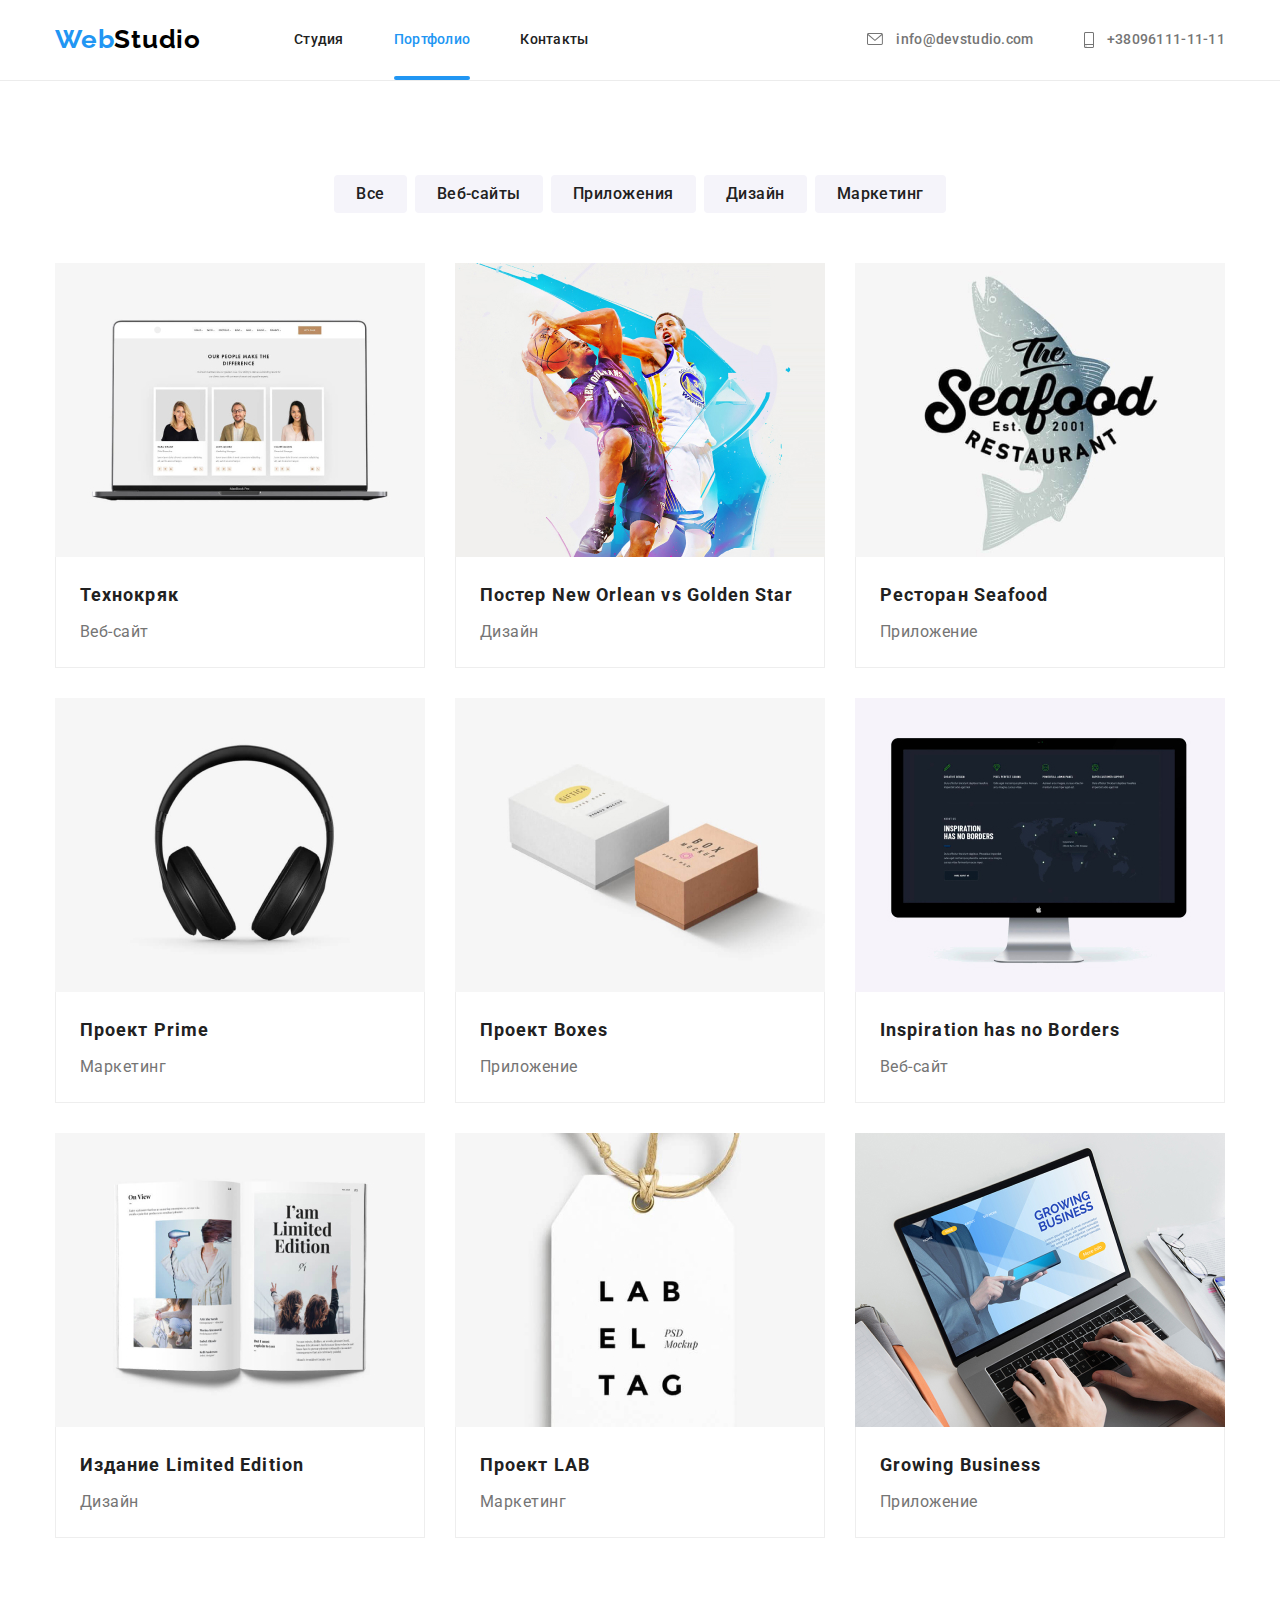
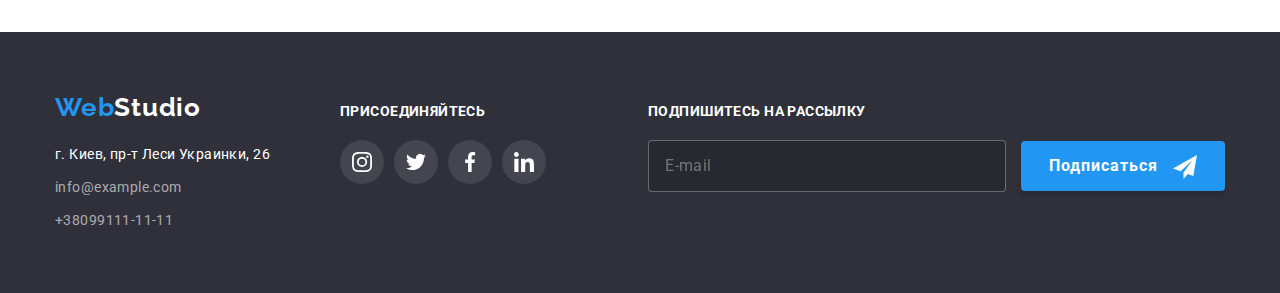
==== portfolio.html @ dc4d94fd "Initial commit" ====
<!DOCTYPE html>
<html lang="ru">
  <head>
    <meta charset="UTF-8" />
    <meta http-equiv="X-UA-Compatible" content="IE=edge" />
    <meta name="viewport" content="width=device-width, initial-scale=1.0" />
    <link
      rel="stylesheet"
      href="https://cdnjs.cloudflare.com/ajax/libs/modern-normalize/1.0.0/modern-normalize.min.css"
    />
    <link rel="stylesheet" href="./styles/style.css" />
    <link rel="preconnect" href="https://fonts.googleapis.com" />
    <link rel="preconnect" href="https://fonts.gstatic.com" crossorigin />
    <link
      href="https://fonts.googleapis.com/css2?family=Raleway:wght@700&family=Roboto:wght@400;500;700;900&display=swap"
      rel="stylesheet"
    />
    <title>goit-markup-hw-02</title>
  </head>
  <body>
    <!--header-->

    <header class="header-content">
      <div class="container nav">
        <nav class="header-nav">
          <a lang="en" class="logo" href="./index.html"><span class="logo-web">Web</span>Studio</a>

          <ul class="header-list list">
            <li class="item"><a class="link nav-link" href="./index.html">Студия</a></li>
            <li class="item is-active">
              <a class="link nav-link current" href="./portfolio.html">Портфолио</a>
            </li>
            <li class="item"><a class="link nav-link" href="./index.html">Контакты</a></li>
          </ul>
        </nav>
        <ul class="contact-list list">
          <li class="contact-item item item-icon">
            <a class="link contact-link" href="mailto:info@devstudio.com">
              <svg class="icon-mail">
                <use href="./images/icon.svg/symbol-defs.svg#icon-mail"></use>
              </svg>
              info@devstudio.com
            </a>
          </li>
          <li class="contact-item item item-icon">
            <a class="link contact-link" href="tel:+380961111111"
              ><svg class="icon-smartphone">
                <use href="./images/icon.svg/symbol-defs.svg#icon-smartphone"></use>
              </svg>
              +38096111-11-11
            </a>
          </li>
        </ul>
      </div>
    </header>

    <!--main-->

    <main>
      <section class="section project">
        <h1 class="visually-hidden">Портфолио</h1>

        <div class="container">
          <!--portfolio buttons-->

          <ul class="list-button list">
            <li class="item button-item">
              <button class="project-button button all" type="button">Все</button>
            </li>
            <li class="item button-item">
              <button class="project-button button web" type="button">Веб-сайты</button>
            </li>
            <li class="item button-item">
              <button class="project-button button app" type="button">Приложения</button>
            </li>
            <li class="item button-item">
              <button class="project-button button design" type="button">Дизайн</button>
            </li>
            <li class="item button-item">
              <button class="project-button button marcketing" type="button">Маркетинг</button>
            </li>
          </ul>

          <!--projects-->

          <ul class="project-list list set-card">
            <li class="project-item set-item">
              <a class="link project-link project-card" href="">
                <div class="project-slider">
                  <img class="project-img" src="./images/box4.jpg" alt="project" width="370" />
                  <p class="project-desc">
                    Ресурс предлагает комплексные предложения с разным уровнем функционала и
                    сервисов. Все это позволит посетителю получить исчерпывающие сведения о компании
                    или частном лице.
                  </p>
                </div>
                <div class="project-box">
                  <h2 class="project-title">Технокряк</h2>
                  <p class="project-text">Веб-сайт</p>
                </div>
              </a>
            </li>
            <li class="project-item set-item">
              <a class="link project-link project-card" href="">
                <div class="project-slider">
                  <img class="project-img" src="./images/box5.jpg" alt="project" width="370" />
                  <p class="project-desc">
                    Ресурс предлагает комплексные предложения с разным уровнем функционала и
                    сервисов. Все это позволит посетителю получить исчерпывающие сведения о компании
                    или частном лице.
                  </p>
                </div>
                <div class="project-box">
                  <h2 class="project-title">Постер New Orlean vs Golden Star</h2>
                  <p class="project-text">Дизайн</p>
                </div>
              </a>
            </li>
            <li class="project-item set-item">
              <a class="link project-link project-card" href="">
                <div class="project-slider">
                  <img class="project-img" src="./images/box6.jpg" alt="project" width="370" />
                  <p class="project-desc">
                    Ресурс предлагает комплексные предложения с разным уровнем функционала и
                    сервисов. Все это позволит посетителю получить исчерпывающие сведения о компании
                    или частном лице.
                  </p>
                </div>
                <div class="project-box">
                  <h2 class="project-title">Ресторан Seafood</h2>
                  <p class="project-text">Приложение</p>
                </div>
              </a>
            </li>
            <li class="project-item set-item">
              <a class="link project-link project-card" href="">
                <div class="project-slider">
                  <img class="project-img" src="./images/box7.jpg" alt="project" width="370" />
                  <p class="project-desc">
                    Ресурс предлагает комплексные предложения с разным уровнем функционала и
                    сервисов. Все это позволит посетителю получить исчерпывающие сведения о компании
                    или частном лице.
                  </p>
                </div>
                <div class="project-box">
                  <h2 class="project-title">Проект Prime</h2>
                  <p class="project-text">Маркетинг</p>
                </div>
              </a>
            </li>
            <li class="project-item set-item">
              <a class="link project-link project-card" href="">
                <div class="project-slider">
                  <img class="project-img" src="./images/box8.jpg" alt="project" width="370" />
                  <p class="project-desc">
                    Ресурс предлагает комплексные предложения с разным уровнем функционала и
                    сервисов. Все это позволит посетителю получить исчерпывающие сведения о компании
                    или частном лице.
                  </p>
                </div>
                <div class="project-box">
                  <h2 class="project-title">Проект Boxes</h2>
                  <p class="project-text">Приложение</p>
                </div>
              </a>
            </li>
            <li class="project-item set-item">
              <a class="link project-link project-card" href="">
                <div class="project-slider">
                  <img class="project-img" src="./images/box9.jpg" alt="project" width="370" />
                  <p class="project-desc">
                    Ресурс предлагает комплексные предложения с разным уровнем функционала и
                    сервисов. Все это позволит посетителю получить исчерпывающие сведения о компании
                    или частном лице.
                  </p>
                </div>
                <div class="project-box">
                  <h2 class="project-title">Inspiration has no Borders</h2>
                  <p class="project-text">Веб-сайт</p>
                </div>
              </a>
            </li>
            <li class="project-item set-item">
              <a class="link project-link project-card" href="">
                <div class="project-slider">
                  <img class="project-img" src="./images/box10.jpg" alt="project" width="370" />
                  <p class="project-desc">
                    Ресурс предлагает комплексные предложения с разным уровнем функционала и
                    сервисов. Все это позволит посетителю получить исчерпывающие сведения о компании
                    или частном лице.
                  </p>
                </div>
                <div class="project-box">
                  <h2 class="project-title">Издание Limited Edition</h2>
                  <p class="project-text">Дизайн</p>
                </div>
              </a>
            </li>
            <li class="project-item set-item">
              <a class="link project-link project-card" href="">
                <div class="project-slider">
                  <img class="project-img" src="./images/box11.jpg" alt="project" width="370" />
                  <p class="project-desc">
                    Ресурс предлагает комплексные предложения с разным уровнем функционала и
                    сервисов. Все это позволит посетителю получить исчерпывающие сведения о компании
                    или частном лице.
                  </p>
                </div>
                <div class="project-box">
                  <h2 class="project-title">Проект LAB</h2>
                  <p class="project-text">Маркетинг</p>
                </div>
              </a>
            </li>
            <li class="project-item set-item">
              <a class="link project-link project-card" href="">
                <div class="project-slider">
                  <img class="project-img" src="./images/box12.jpg" alt="project" width="370" />
                  <p class="project-desc">
                    Ресурс предлагает комплексные предложения с разным уровнем функционала и
                    сервисов. Все это позволит посетителю получить исчерпывающие сведения о компании
                    или частном лице.
                  </p>
                </div>
                <div class="project-box">
                  <h2 class="project-title">Growing Business</h2>
                  <p class="project-text">Приложение</p>
                </div>
              </a>
            </li>
          </ul>
        </div>
      </section>
    </main>

    <!--footer-->

    <footer class="footer-content">
      <div class="container footer-container">
        <div>
          <a lang="en" class="logo" href="./index.html"><span class="logo-web">Web</span>Studio</a>
          <address class="addres">
            <ul class="footer-list list">
              <li class="item footer-item">
                <a
                  class="map-link"
                  href="https://goo.gl/maps/2Jbn84FayPKxQuNF9"
                  target="_blank"
                  rel="noopener nofollow"
                  >г. Киев, пр-т Леси Украинки, 26
                </a>
              </li>
              <li class="item footer-item">
                <a class="link" href="mailto:info@example.com">info@example.com</a>
              </li>
              <li class="item footer-item">
                <a class="link" href="tel:+380991111111">+38099111-11-11</a>
              </li>
            </ul>
          </address>
        </div>
        <div class="container-social">
          <p class="social-title footer-title">присоединяйтесь</p>
          <ul class="list list-social">
            <li class="item-social icon-social">
              <a class="link" href="">
                <svg class="footer-icon">
                  <use href="./images/icon.svg/symbol-defs.svg#icon-instagram"></use>
                </svg>
              </a>
            </li>
            <li class="item-social icon-social">
              <a class="link" href="">
                <svg class="footer-icon">
                  <use href="./images/icon.svg/symbol-defs.svg#icon-twitter"></use>
                </svg>
              </a>
            </li>
            <li class="item-social icon-social">
              <a class="link" href="">
                <svg class="footer-icon">
                  <use href="./images/icon.svg/symbol-defs.svg#icon-facebook"></use>
                </svg>
              </a>
            </li>
            <li class="item-social icon-social">
              <a class="link" href="">
                <svg class="footer-icon">
                  <use href="./images/icon.svg/symbol-defs.svg#icon-linkedin"></use>
                </svg>
              </a>
            </li>
          </ul>
        </div>
        <div class="form-container subscribe-container">
          <p class="form-title footer-title">Подпишитесь на рассылку</p>
          <form
            class="footer-subscribe form-subscribe js-speaker-form"
            action="subscribe"
            autocomplete="off"
          >
            <label class="subscribe-label">
              <input
                class="subscribe-input"
                type="email"
                name="email"
                placeholder="E-mail"
                required
              />
            </label>

            <button class="subscribe-button" type="submit">
              Подписаться
              <svg class="subscribe-icon">
                <use
                  href="./images/icon.svg/symbol-defs.svg#icon-telegram"
                  width="24"
                  height="24"
                ></use>
              </svg>
            </button>
          </form>
        </div>
      </div>
    </footer>
    <script src="./js/modal.js"></script>
  </body>
</html>
---- styles/style.css ----
:root {
  --primari-text-color: #757575;
  --secondary-text-color: #ffffff;
  --title-text-color: #212121;
  --first-bcg-color: #2f303a;
  --second-bcg-color: #f5f4fa;
  --link-color: #2196f3;
  --link-bg-color: #188ce8;
  --third-text-color: rgba(255, 255, 255, 0.6);
  --first-logo-color: #2196f3;
  --second-logo-color: #000000;
  --main-border-color: #ececec;
  --secondary-border-color: #eeeeee;
  --main-icon-color: #afb1b8;
  --main-bg-icon-color: rgba(255, 255, 255, 0.1);
  --hero-linear-gradient: rgba(47, 48, 58, 0.4);
  --items: 4;
  --indent: 30px;
  --amount: 3;
}

body {
  font-family: 'Roboto', sans-serif;
  font-size: 14px;
  letter-spacing: 0.03em;
  background-color: #ffffff;
  color: var(--primari-text-color);
}

h1,
h2,
h3,
h4,
h5,
h6,
p {
  margin: 0;
}

img {
  display: block;
  max-width: 100%;
  height: auto;
}

.list {
  list-style: none;
  padding-left: 0;
  margin: 0;
}

.link {
  text-decoration: none;
}

.icon-social:not(:last-child) {
  margin-right: 10px;
}

/* flex-сітка start*/

.set-card {
  display: flex;
  margin: calc(-1 * var(--indent) / 2);
}

.set-item {
  margin: calc(var(--indent) / 2);
  flex-basis: calc((100% - var(--indent) * var(--items)) / var(--amount));
}

/* flex-сітка end */

/* container */

.container {
  width: 1200px;
  margin: 0 auto;
  padding: 0 15px;
}

/* section */
.section {
  padding-top: 94px;
  padding-bottom: 94px;
}
/* header */

.header-content {
  border-bottom: 1px solid var(--main-border-color);
}

.header-content .logo {
  padding-top: 24px;
  padding-bottom: 25px;
  font-family: 'Raleway';
  font-weight: 700;
  font-size: 26px;
  line-height: 1.19;
  letter-spacing: 0.03em;
  text-decoration: none;
  color: var(--second-logo-color);
}

.logo-web {
  color: var(--first-logo-color);
}

.header-nav {
  display: flex;
}

.container.nav {
  display: flex;
  align-items: center;
}

.header-list {
  align-items: center;
  display: flex;

  margin-left: 93px;
}

.item.is-active {
  position: relative;
}

.header-content .link:hover,
.header-content .link:focus {
  color: var(--link-color);
}

.header-list .link {
  display: block;
  text-decoration: none;
  font-weight: 500;
  font-size: 14px;
  line-height: 1.14;
  letter-spacing: 0.02em;
  color: var(--title-text-color);
  transition: color 250ms cubic-bezier(0.4, 0, 0.2, 1);
}

.header-list .link.current {
  color: var(--link-color);
}

.link.current::after {
  position: absolute;
  content: '';

  bottom: -32px;
  left: 0;
  border-radius: 2px;

  width: 100%;
  height: 4px;

  background-color: var(--link-color);
}

.header-list > .item:nth-child(n + 2) {
  margin-left: 50px;
}

.item-icon:hover,
.item-icon:focus {
  color: var(--link-color);
}

.contact-list {
  display: flex;

  margin-left: auto;
}

.contact-list .link {
  cursor: pointer;

  font-weight: 500;
  font-size: 14px;
  line-height: 1.14;
  letter-spacing: 0.02em;

  color: var(--primari-text-color);

  transition: color 250ms cubic-bezier(0.4, 0, 0.2, 1);
}

.contact-list > .item:nth-child(n + 2) {
  margin-left: 50px;
}

.icon-mail {
  vertical-align: -1px;

  width: 16px;
  height: 12px;

  margin-right: 10px;

  fill: currentColor;
}

.icon-smartphone {
  vertical-align: bottom;

  width: 10px;
  height: 16px;

  margin-right: 10px;

  fill: currentColor;
}

/* main */

/* hiden */

.visually-hidden {
  position: absolute;
  width: 1px;
  height: 1px;
  margin: -1px;
  border: 0;
  padding: 0;

  white-space: nowrap;
  clip-path: inset(100%);
  clip: rect(0 0 0 0);
  overflow: hidden;
}

/* portfolio setion */

/* portfolio buttons */

.list-button {
  display: flex;
  justify-content: center;

  margin-bottom: 50px;
}

.list-button > .item:nth-child(n + 2) {
  margin-left: 8px;
}

.project-button {
  cursor: pointer;

  border-radius: 4px;
  border: transparent;

  padding: 6px 22px;

  text-align: center;

  text-decoration: none;
  font-family: 'Roboto';
  font-style: normal;
  font-weight: 500;
  font-size: 16px;
  line-height: 1.62;
  letter-spacing: 0.03em;
  background-color: var(--second-bcg-color);
  color: var(--title-text-color);

  transition: color 250ms cubic-bezier(0.4, 0, 0.2, 1),
    background-color 250ms cubic-bezier(0.4, 0, 0.2, 1),
    box-shadow 250ms cubic-bezier(0.4, 0, 0.2, 1);
}

.project-button:hover,
.project-button:focus {
  background-color: var(--link-color);
  color: var(--secondary-text-color);

  box-shadow: 0px 3px 1px rgba(0, 0, 0, 0.1), 0px 1px 2px rgba(0, 0, 0, 0.08),
    0px 2px 2px rgba(0, 0, 0, 0.12);
}

/* portfolio projects */

.project-list {
  --items: 3;
  --amount: 3;
}

.project-list {
  flex-wrap: wrap;
}

.project-card:hover,
.project-card:focus {
  box-shadow: 0px 1px 1px rgba(0, 0, 0, 0.12), 0px 4px 4px rgba(0, 0, 0, 0.06),
    1px 4px 6px rgba(0, 0, 0, 0.16);
}

.project-card {
  display: block;

  transition: box-shadow 250ms cubic-bezier(0.4, 0, 0.2, 1);
}

.project-slider {
  position: relative;
  overflow: hidden;
}

.project-desc {
  position: absolute;

  width: 100%;
  height: 100%;

  top: 0;
  transform: translateY(100%);

  padding: 63px 24px;

  text-align: center;

  font-weight: 400;
  font-size: 18px;
  line-height: 1.55;
  letter-spacing: 0.03em;

  color: var(--secondary-text-color);

  background-color: rgba(33, 150, 243, 0.9);

  transition: transform 250ms cubic-bezier(0.4, 0, 0.2, 1);
}

.project-card:hover .project-desc,
.project-card:focus .project-desc {
  transform: translateY(0);
}

.project-box {
  padding: 20px 24px;
  border: 1px solid var(--secondary-border-color);
  border-top: none;
}

.project-title {
  margin-bottom: 4px;
  margin-right: auto;
  font-weight: 700;
  font-size: 18px;
  line-height: 2;
  letter-spacing: 0.06em;
  color: var(--title-text-color);
}

.project-text {
  margin-right: auto;
  font-weight: 400;
  font-size: 16px;
  line-height: 1.88;

  letter-spacing: 0.03em;

  color: var(--primari-text-color);
}

/* hero title*/

.hero-section {
  background-image: linear-gradient(
      to right,
      var(--hero-linear-gradient),
      var(--hero-linear-gradient)
    ),
    url(../images/background-image-hero.jpg);

  background-position: center;
  background-repeat: no-repeat;
  background-size: cover;

  max-width: 1600px;
  height: 600px;

  margin-left: auto;
  margin-right: auto;
  padding-bottom: 200px;
  padding-top: 200px;

  text-align: center;
  background-color: var(--first-bcg-color);
}

.hero-title {
  margin-bottom: 30px;
  font-weight: 900;
  font-size: 44px;
  line-height: 1.36;

  text-align: center;
  letter-spacing: 0.06em;

  text-transform: uppercase;
  color: var(--secondary-text-color);
}

.hero-button {
  cursor: pointer;
  font-weight: 700;
  font-size: 16px;
  line-height: 1.88;

  padding: 10px 32px;

  letter-spacing: 0.06em;
  color: var(--secondary-text-color);
  background-color: var(--link-color);

  border-radius: 4px;
  border: none;

  transition: box-shadow 250ms cubic-bezier(0.4, 0, 0.2, 1),
    background-color 250ms cubic-bezier(0.4, 0, 0.2, 1);
}

.hero-button:hover,
.hero-button:focus {
  background-color: #188ce8;
  box-shadow: 0px 4px 4px rgba(0, 0, 0, 0.15);
}

/* modal and backdrop */

.backdrop {
  position: fixed;
  top: 0;
  left: 0;

  z-index: 1;

  width: 100%;
  height: 100%;

  background-color: rgba(0, 0, 0, 0.2);
  transition: opacity 250ms cubic-bezier(0.4, 0, 0.2, 1);
}

.backdrop.is-hidden {
  opacity: 0;
  pointer-events: none;
}

.modal {
  position: absolute;

  top: 0;
  left: 0;
  top: 50%;
  left: 50%;
  transform: translate(-50%, -50%);

  width: 528px;
  height: 581px;

  padding: 40px;

  background-color: var(--secondary-text-color);
  box-shadow: 0px 1px 3px rgba(0, 0, 0, 0.12), 0px 1px 1px rgba(0, 0, 0, 0.14),
    0px 2px 1px rgba(0, 0, 0, 0.2);
  border-radius: 4px;
}

.modal-button {
  position: absolute;

  right: 8px;
  top: 8px;

  cursor: pointer;

  padding: 0;

  display: flex;
  align-items: center;
  justify-content: center;

  width: 30px;
  height: 30px;
  cursor: pointer;
  border: 1px solid rgba(0, 0, 0, 0.1);
  border-radius: 50%;
  background-color: var(--secondary-text-color);
  transition: fill 250ms cubic-bezier(0.4, 0, 0.2, 1);
}

.icon-close {
  color: currentColor;
  width: 18px;
  height: 18px;
}

.modal-button:hover,
.modal-button:focus {
  fill: var(--link-color);
}

.modal-title {
  font-weight: 700;
  font-size: 20px;
  line-height: 1.15;

  letter-spacing: 0.03em;
  color: var(--title-text-color);
}

/* modal form */

.modal-form {
  display: flex;
  flex-direction: column;
  width: 448px;
  margin-top: 12px;
}

.signup-label {
  position: relative;

  margin-bottom: 10px;

  display: flex;
  flex-direction: column;
  text-align: start;

  font-weight: 400;
  font-size: 12px;
  line-height: 1.16;

  letter-spacing: 0.01em;
}

.signup-input {
  padding: 12px 42px;
  margin-top: 4px;
  border: 1px solid rgba(33, 33, 33, 0.2);
  border-radius: 4px;
  transition: border-color 250ms cubic-bezier(0.4, 0, 0.2, 1);
}

.signup-label:focus-within .signup-input,
.signup-label:hover .signup-input {
  border-color: var(--link-color);
  outline: none;
}

.signup-label:hover .signup-icon,
.signup-label:focus-within .signup-icon {
  fill: var(--link-color);
}

.signup-icon {
  position: absolute;
  top: 50%;
  left: 12px;

  width: 18px;
  height: 18px;

  color: currentColor;
  transition: fill 250ms cubic-bezier(0.4, 0, 0.2, 1);
}

.signup-comment {
  margin-bottom: 20px;
}

.signup-text {
  padding: 12px 16px;
  resize: none;
}

.signup-text::placeholder {
  font-weight: 400;
  font-size: 14px;
  line-height: 16px;
  letter-spacing: 0.01em;

  color: rgba(117, 117, 117, 0.5);
}

.policy-label {
  position: relative;
  font-weight: 400;

  line-height: 1.71;
}

.policy-input {
  appearance: none;
}

.policy-input:checked + .policy-icon {
  background-image: url(../images/icon.svg/icon-check.svg);
}

.policy-input:focus + .policy-icon {
  outline: 2px solid var(--second-logo-color);
  border-radius: 2px;
  background-image: url(../images/icon.svg/icon-focus.svg);
}

.policy-input:checked:focus + .policy-icon {
  outline: 2px solid var(--second-logo-color);
  background-image: url(../images/icon.svg/icon-check.svg);
}

.policy-icon {
  position: absolute;

  cursor: pointer;

  top: 0;
  left: -20px;
  width: 16px;
  height: 15px;

  background-image: url(../images/icon.svg/icon-disable.svg);
  background-size: cover;
  transition: background-image 250ms cubic-bezier(0.4, 0, 0.2, 1);
}

.policy-link {
  cursor: pointer;
  font-weight: 400;

  line-height: 1.71;

  text-decoration: underline;

  color: var(--link-color);
}

.form-button {
  cursor: pointer;
  font-weight: 700;
  font-size: 16px;
  line-height: 1.88;

  letter-spacing: 0.06em;

  margin-top: 30px;

  padding: 10px 55px;

  color: var(--secondary-text-color);

  background: var(--link-color);
  box-shadow: 0px 4px 4px rgba(0, 0, 0, 0.15);
  border-radius: 4px;

  border: none;
  transition: background-color 250ms cubic-bezier(0.4, 0, 0.2, 1);
}

.form-button:hover,
.form-button:focus {
  background-color: var(--link-bg-color);
}

/* skills */

.skill-list {
  display: flex;
}

.skill-box::before {
  content: '';
  display: inline-block;
  width: 270px;
  height: 120px;
  margin-bottom: 30px;

  border-radius: 4px;
  background-color: var(--second-bcg-color);

  background-repeat: no-repeat;
  background-position: center;
}

.skill-box:nth-child(1)::before {
  background-image: url(../images/icon.svg/satelit.svg);
}

.skill-box:nth-child(2)::before {
  background-image: url(../images/icon.svg/clock.svg);
}

.skill-box:nth-child(3)::before {
  background-image: url(../images/icon.svg/diagram.svg);
}

.skill-box:nth-child(4)::before {
  background-image: url(../images/icon.svg/astronaut.svg);
}

.skill-box:not(:last-child) {
  margin-right: 30px;
}

.skill-title {
  margin-bottom: 10px;
  font-weight: 700;
  font-size: 14px;
  line-height: 1.14;

  text-transform: uppercase;
  color: var(--title-text-color);
}

.skill-text {
  font-weight: 400;

  line-height: 1.71;
}

/* our work */

.work-list {
  --items: 3;
  --amount: 2;
}

.work-section {
  padding-top: 0;
}

.work-title {
  margin-bottom: 50px;
  font-weight: 700;
  font-size: 36px;
  line-height: 1.16;
  text-align: center;
  letter-spacing: 0.03em;

  color: var(--title-text-color);
}

.work-item {
  position: relative;
}

.work-text {
  position: absolute;

  display: flex;
  justify-content: center;
  align-items: center;

  left: 0;
  bottom: 0;

  width: 100%;
  min-height: 70px;

  font-weight: 700;
  line-height: 1.14px;

  text-transform: uppercase;

  color: var(--secondary-text-color);
  background: rgba(47, 48, 58, 0.8);
}

/* our team */

.team-section {
  background-color: var(--second-bcg-color);
}

.team-list {
  --items: 4;
  --amount: 3;
}

.team-worker {
  border-radius: 0px 0px 4px 4px;
  box-shadow: 0px 1px 3px rgba(0, 0, 0, 0.12), 0px 1px 1px rgba(0, 0, 0, 0.14),
    0px 2px 1px rgba(0, 0, 0, 0.2);
  background-color: var(--secondary-text-color);
}

.team-context {
  padding-top: 30px;
  padding-bottom: 39px;
}

.team-title {
  margin-bottom: 50px;
  font-weight: 700;
  font-size: 36px;
  line-height: 1.16;
  text-align: center;
  letter-spacing: 0.03em;
  color: var(--title-text-color);
}

.team-name {
  margin-top: 0;
  margin-bottom: 10px;
  font-weight: 500;
  font-size: 16px;
  line-height: 1.18;

  text-align: center;
  letter-spacing: 0.03em;
  color: var(--title-text-color);
}

.team-job {
  font-weight: 400;
  font-size: 16px;
  line-height: 1.18;
  margin-bottom: 16px;

  text-align: center;
  letter-spacing: 0.03em;
}

/*  team icons */

.list-icon {
  display: flex;

  justify-content: center;
}

.link-icon {
  display: flex;

  cursor: pointer;

  width: 44px;
  height: 44px;

  border-radius: 50%;

  color: var(--main-icon-color);
  justify-content: center;
  align-items: center;

  transition: color 250ms cubic-bezier(0.4, 0, 0.2, 1),
    background-color 250ms cubic-bezier(0.4, 0, 0.2, 1);
}

.link-icon:hover,
.link-icon:focus {
  background-color: var(--link-color);
  color: var(--secondary-text-color);
}

.icon {
  fill: currentColor;
  width: 20px;
  height: 20px;
}

.icon:hover,
.icon:focus {
  fill: var(--secondary-text-color);
}

/* clients */

.title-client {
  margin-bottom: 50px;
  font-weight: 700;
  font-size: 36px;
  line-height: 1.16;
  text-align: center;
  letter-spacing: 0.03em;

  color: var(--title-text-color);
}

.list-client {
  --item: 6;
  --amount: 5;
}

.link-client {
  display: flex;

  align-items: center;
  justify-content: center;

  cursor: pointer;

  width: 170px;
  height: 92px;

  border: 1px solid var(--main-icon-color);

  border-radius: 4px;

  color: var(--main-icon-color);

  transition: color 250ms cubic-bezier(0.4, 0, 0.2, 1),
    border-color 250ms cubic-bezier(0.4, 0, 0.2, 1);
}

.link-client:hover,
.link-client:focus-visible {
  color: var(--link-color);
  border-color: var(--link-color);
  outline: none;
}

.icon-client {
  fill: currentColor;
  width: 106px;
  height: 60px;
}

/* footer */

.footer-container {
  display: flex;
  align-items: baseline;
}

.footer-content {
  padding-top: 60px;
  padding-bottom: 60px;
  background-color: var(--first-bcg-color);
}

.footer-content .logo {
  display: block;
  font-family: 'Raleway';
  font-weight: 700;
  font-size: 26px;
  line-height: 1.19;
  letter-spacing: 0.03em;
  color: var(--secondary-text-color);
  text-decoration: none;
}

.footer-list .link:hover,
.footer-list .link:focus {
  color: var(--link-color);
}

.addres {
  margin-top: 20px;
  font-style: normal;
}

.footer-list .link {
  font-weight: 400;
  font-size: 14px;
  line-height: 1.71;
  letter-spacing: 0.03em;
  color: rgba(255, 255, 255, 0.6);

  transition: color 250ms cubic-bezier(0.4, 0, 0.2, 1);
}

.footer-list > .item:nth-child(n + 2) {
  margin-top: 9px;
}

.map-link {
  text-decoration: none;
  font-weight: 400;
  font-size: 14px;
  line-height: 1.71;
  letter-spacing: 0.03em;
  color: var(--secondary-text-color);

  transition: color 250ms cubic-bezier(0.4, 0, 0.2, 1);
}

.map-link:hover,
.map-link:focus {
  color: var(--link-color);
}

/*  social icons */

.container-social {
  margin-left: 70px;
}

.footer-title {
  font-weight: 700;
  font-size: 14px;
  line-height: 1.14;
  letter-spacing: 0.03em;
  text-transform: uppercase;

  color: var(--secondary-text-color);

  margin-bottom: 20px;
}

.list-social {
  display: flex;
}

.list-social .link {
  display: flex;

  align-items: center;
  justify-content: center;

  cursor: pointer;

  width: 44px;
  height: 44px;

  border-radius: 50%;
  color: var(--secondary-text-color);
  background-color: var(--main-bg-icon-color);

  transition: background-color 250ms cubic-bezier(0.4, 0, 0.2, 1);
}

.item-social > .link:hover,
.item-social > .link:focus {
  background-color: var(--link-color);
}

.footer-icon {
  fill: currentColor;

  width: 20px;
  height: 20px;
}

/* footer form subscribe */

.form-container {
  display: flex;
  flex-direction: column;
  margin-left: auto;
}

.subscribe-input {
  width: 358px;

  padding: 15px 16px;

  font-weight: 400;
  font-size: 16px;
  line-height: 1.25;

  letter-spacing: 0.03em;

  border: 1px solid rgba(255, 255, 255, 0.3);

  background-color: rgba(0, 0, 0, 0.15);
  backdrop-filter: drop-shadow(0px 4px 4px rgba(0, 0, 0, 0.15));
  border-radius: 4px;
  color: rgba(255, 255, 255, 0.6);
}

.subscribe-label:focus-within .subscribe-input {
  outline: none;
}

.subscribe-button {
  cursor: pointer;

  margin-left: 12px;
  padding: 10px 28px;

  font-weight: 700;
  font-size: 16px;
  line-height: 1.88;

  letter-spacing: 0.06em;

  color: var(--secondary-text-color);
  background: #2196f3;
  box-shadow: 0px 4px 4px rgba(0, 0, 0, 0.15);

  border-radius: 4px;
  border: none;
}

.subscribe-icon {
  vertical-align: middle;
  margin-left: 10px;
  width: 24px;
  height: 24px;
}
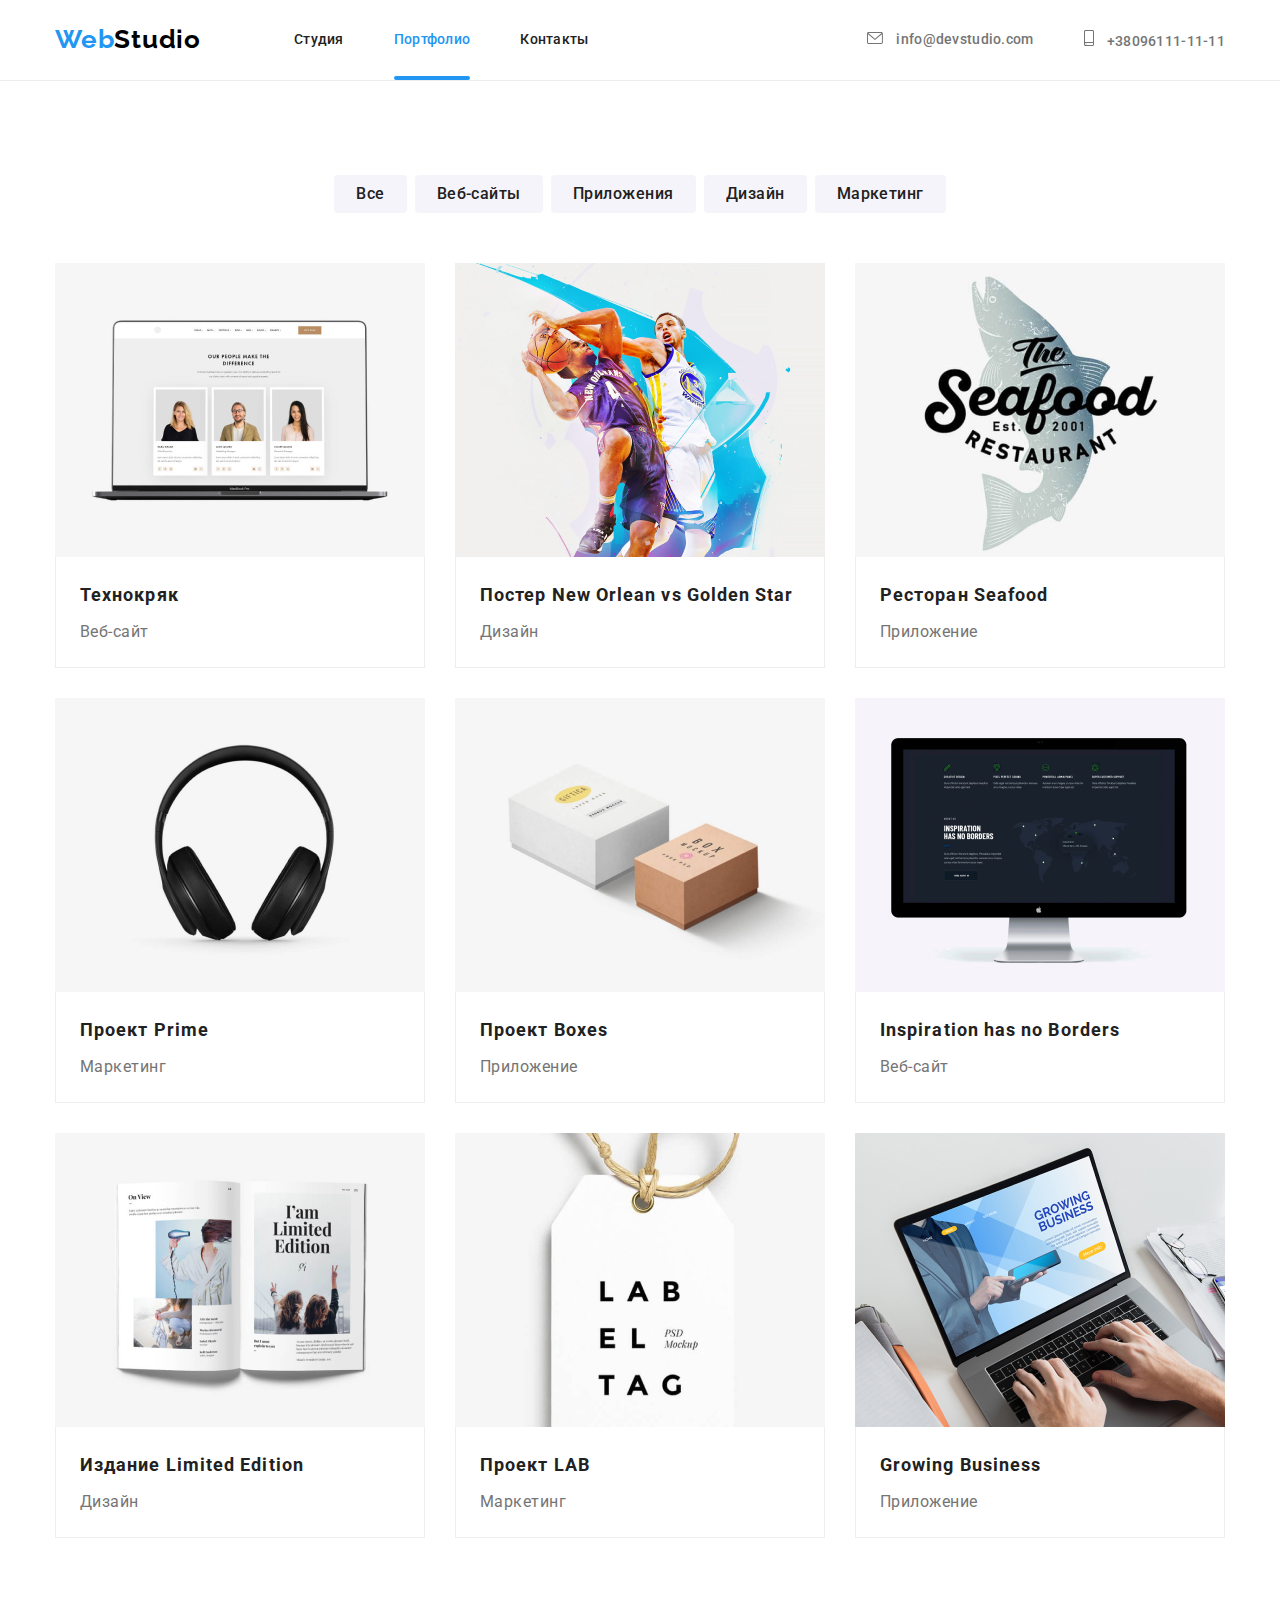
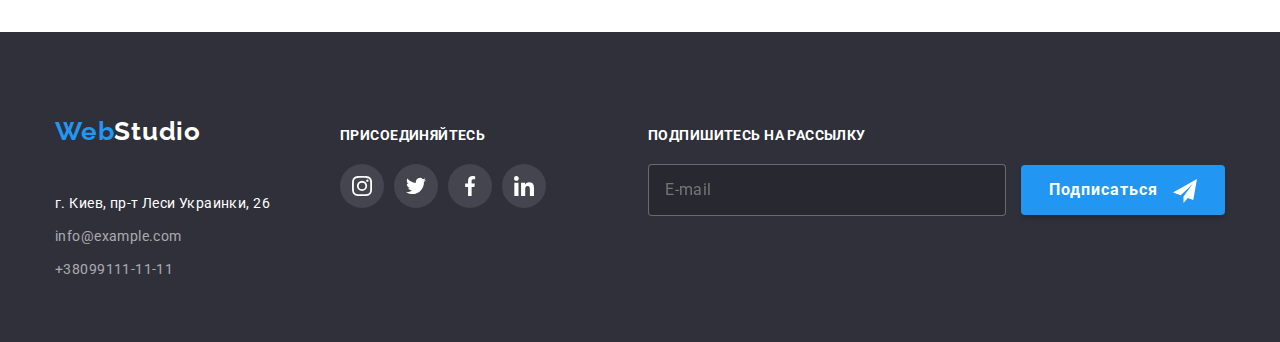
==== commit 8a15f368: "змінює назву классів по методології ВАМ" ====
--- a/portfolio.html
+++ b/portfolio.html
@@ -20,31 +20,39 @@
   <body>
     <!--header-->
 
-    <header class="header-content">
-      <div class="container nav">
-        <nav class="header-nav">
-          <a lang="en" class="logo" href="./index.html"><span class="logo-web">Web</span>Studio</a>
-
-          <ul class="header-list list">
-            <li class="item"><a class="link nav-link" href="./index.html">Студия</a></li>
-            <li class="item is-active">
-              <a class="link nav-link current" href="./portfolio.html">Портфолио</a>
-            </li>
-            <li class="item"><a class="link nav-link" href="./index.html">Контакты</a></li>
+    <header class="page__header">
+      <div class="container header__container">
+        <nav class="header__nav">
+          <a lang="en" class="logo header__logo" href="./index.html"
+            ><span class="header__logo--colorise">Web</span>Studio</a
+          >
+
+          <ul class="header__list list">
+            <li class="header__item">
+              <a class="link header__link" href="./index.html">Студия</a>
+            </li>
+            <li class="header__item header__item--active">
+              <a class="link header__link header__link--active" href="./portfolio.html"
+                >Портфолио</a
+              >
+            </li>
+            <li class="header__item">
+              <a class="link header__link" href="./index.html">Контакты</a>
+            </li>
           </ul>
         </nav>
-        <ul class="contact-list list">
-          <li class="contact-item item item-icon">
-            <a class="link contact-link" href="mailto:info@devstudio.com">
-              <svg class="icon-mail">
+        <ul class="contacts list">
+          <li class="contacts__item item item-icon">
+            <a class="link contacts__link" href="mailto:info@devstudio.com">
+              <svg class="contacts__icon" width="16" height="12">
                 <use href="./images/icon.svg/symbol-defs.svg#icon-mail"></use>
               </svg>
               info@devstudio.com
             </a>
           </li>
-          <li class="contact-item item item-icon">
-            <a class="link contact-link" href="tel:+380961111111"
-              ><svg class="icon-smartphone">
+          <li class="contacts__item item item-icon">
+            <a class="link contacts__link" href="tel:+380961111111"
+              ><svg class="contacts__icon" width="10" height="16">
                 <use href="./images/icon.svg/symbol-defs.svg#icon-smartphone"></use>
               </svg>
               +38096111-11-11
@@ -57,174 +65,219 @@
     <!--main-->
 
     <main>
-      <section class="section project">
+      <section class="section portfolio">
         <h1 class="visually-hidden">Портфолио</h1>
 
-        <div class="container">
+        <div class="container portfolio__container">
           <!--portfolio buttons-->
 
-          <ul class="list-button list">
-            <li class="item button-item">
-              <button class="project-button button all" type="button">Все</button>
-            </li>
-            <li class="item button-item">
-              <button class="project-button button web" type="button">Веб-сайты</button>
-            </li>
-            <li class="item button-item">
-              <button class="project-button button app" type="button">Приложения</button>
-            </li>
-            <li class="item button-item">
-              <button class="project-button button design" type="button">Дизайн</button>
-            </li>
-            <li class="item button-item">
-              <button class="project-button button marcketing" type="button">Маркетинг</button>
+          <ul class="portfolio__list-button list">
+            <li class="item portfolio__button-item">
+              <button class="portfolio__button button all" type="button">Все</button>
+            </li>
+            <li class="item portfolio__button-item">
+              <button class="portfolio__button button web" type="button">Веб-сайты</button>
+            </li>
+            <li class="item portfolio__button-item">
+              <button class="portfolio__button button app" type="button">Приложения</button>
+            </li>
+            <li class="item portfolio__button-item">
+              <button class="portfolio__button button design" type="button">Дизайн</button>
+            </li>
+            <li class="item portfolio__button-item">
+              <button class="portfolio__button button marcketing" type="button">Маркетинг</button>
             </li>
           </ul>
 
           <!--projects-->
 
-          <ul class="project-list list set-card">
-            <li class="project-item set-item">
-              <a class="link project-link project-card" href="">
-                <div class="project-slider">
-                  <img class="project-img" src="./images/box4.jpg" alt="project" width="370" />
-                  <p class="project-desc">
-                    Ресурс предлагает комплексные предложения с разным уровнем функционала и
-                    сервисов. Все это позволит посетителю получить исчерпывающие сведения о компании
-                    или частном лице.
-                  </p>
-                </div>
-                <div class="project-box">
-                  <h2 class="project-title">Технокряк</h2>
-                  <p class="project-text">Веб-сайт</p>
-                </div>
-              </a>
-            </li>
-            <li class="project-item set-item">
-              <a class="link project-link project-card" href="">
-                <div class="project-slider">
-                  <img class="project-img" src="./images/box5.jpg" alt="project" width="370" />
-                  <p class="project-desc">
-                    Ресурс предлагает комплексные предложения с разным уровнем функционала и
-                    сервисов. Все это позволит посетителю получить исчерпывающие сведения о компании
-                    или частном лице.
-                  </p>
-                </div>
-                <div class="project-box">
-                  <h2 class="project-title">Постер New Orlean vs Golden Star</h2>
-                  <p class="project-text">Дизайн</p>
-                </div>
-              </a>
-            </li>
-            <li class="project-item set-item">
-              <a class="link project-link project-card" href="">
-                <div class="project-slider">
-                  <img class="project-img" src="./images/box6.jpg" alt="project" width="370" />
-                  <p class="project-desc">
-                    Ресурс предлагает комплексные предложения с разным уровнем функционала и
-                    сервисов. Все это позволит посетителю получить исчерпывающие сведения о компании
-                    или частном лице.
-                  </p>
-                </div>
-                <div class="project-box">
-                  <h2 class="project-title">Ресторан Seafood</h2>
-                  <p class="project-text">Приложение</p>
-                </div>
-              </a>
-            </li>
-            <li class="project-item set-item">
-              <a class="link project-link project-card" href="">
-                <div class="project-slider">
-                  <img class="project-img" src="./images/box7.jpg" alt="project" width="370" />
-                  <p class="project-desc">
-                    Ресурс предлагает комплексные предложения с разным уровнем функционала и
-                    сервисов. Все это позволит посетителю получить исчерпывающие сведения о компании
-                    или частном лице.
-                  </p>
-                </div>
-                <div class="project-box">
-                  <h2 class="project-title">Проект Prime</h2>
-                  <p class="project-text">Маркетинг</p>
-                </div>
-              </a>
-            </li>
-            <li class="project-item set-item">
-              <a class="link project-link project-card" href="">
-                <div class="project-slider">
-                  <img class="project-img" src="./images/box8.jpg" alt="project" width="370" />
-                  <p class="project-desc">
-                    Ресурс предлагает комплексные предложения с разным уровнем функционала и
-                    сервисов. Все это позволит посетителю получить исчерпывающие сведения о компании
-                    или частном лице.
-                  </p>
-                </div>
-                <div class="project-box">
-                  <h2 class="project-title">Проект Boxes</h2>
-                  <p class="project-text">Приложение</p>
-                </div>
-              </a>
-            </li>
-            <li class="project-item set-item">
-              <a class="link project-link project-card" href="">
-                <div class="project-slider">
-                  <img class="project-img" src="./images/box9.jpg" alt="project" width="370" />
-                  <p class="project-desc">
-                    Ресурс предлагает комплексные предложения с разным уровнем функционала и
-                    сервисов. Все это позволит посетителю получить исчерпывающие сведения о компании
-                    или частном лице.
-                  </p>
-                </div>
-                <div class="project-box">
-                  <h2 class="project-title">Inspiration has no Borders</h2>
-                  <p class="project-text">Веб-сайт</p>
-                </div>
-              </a>
-            </li>
-            <li class="project-item set-item">
-              <a class="link project-link project-card" href="">
-                <div class="project-slider">
-                  <img class="project-img" src="./images/box10.jpg" alt="project" width="370" />
-                  <p class="project-desc">
-                    Ресурс предлагает комплексные предложения с разным уровнем функционала и
-                    сервисов. Все это позволит посетителю получить исчерпывающие сведения о компании
-                    или частном лице.
-                  </p>
-                </div>
-                <div class="project-box">
-                  <h2 class="project-title">Издание Limited Edition</h2>
-                  <p class="project-text">Дизайн</p>
-                </div>
-              </a>
-            </li>
-            <li class="project-item set-item">
-              <a class="link project-link project-card" href="">
-                <div class="project-slider">
-                  <img class="project-img" src="./images/box11.jpg" alt="project" width="370" />
-                  <p class="project-desc">
-                    Ресурс предлагает комплексные предложения с разным уровнем функционала и
-                    сервисов. Все это позволит посетителю получить исчерпывающие сведения о компании
-                    или частном лице.
-                  </p>
-                </div>
-                <div class="project-box">
-                  <h2 class="project-title">Проект LAB</h2>
-                  <p class="project-text">Маркетинг</p>
-                </div>
-              </a>
-            </li>
-            <li class="project-item set-item">
-              <a class="link project-link project-card" href="">
-                <div class="project-slider">
-                  <img class="project-img" src="./images/box12.jpg" alt="project" width="370" />
-                  <p class="project-desc">
-                    Ресурс предлагает комплексные предложения с разным уровнем функционала и
-                    сервисов. Все это позволит посетителю получить исчерпывающие сведения о компании
-                    или частном лице.
-                  </p>
-                </div>
-                <div class="project-box">
-                  <h2 class="project-title">Growing Business</h2>
-                  <p class="project-text">Приложение</p>
+          <ul class="portfolio__project-list list set-card">
+            <li class="portfolio__project-item set-item">
+              <a class="link portfolio__project-link project-card" href="">
+                <div class="portfolio__project-card">
+                  <img
+                    class="portfolio__project-pic"
+                    src="./images/box4.jpg"
+                    alt="project"
+                    width="370"
+                  />
+                  <p class="portfolio__project-desc">
+                    Ресурс предлагает комплексные предложения с разным уровнем функционала и
+                    сервисов. Все это позволит посетителю получить исчерпывающие сведения о компании
+                    или частном лице.
+                  </p>
+                </div>
+                <div class="portfolio__project-box">
+                  <h2 class="portfolio__project-title">Технокряк</h2>
+                  <p class="portfolio__project-text">Веб-сайт</p>
+                </div>
+              </a>
+            </li>
+            <li class="portfolio__project-item set-item">
+              <a class="link portfolio__project-link project-card" href="">
+                <div class="portfolio__project-card">
+                  <img
+                    class="portfolio__project-pic"
+                    src="./images/box5.jpg"
+                    alt="project"
+                    width="370"
+                  />
+                  <p class="portfolio__project-desc">
+                    Ресурс предлагает комплексные предложения с разным уровнем функционала и
+                    сервисов. Все это позволит посетителю получить исчерпывающие сведения о компании
+                    или частном лице.
+                  </p>
+                </div>
+                <div class="portfolio__project-box">
+                  <h2 class="portfolio__project-title">Постер New Orlean vs Golden Star</h2>
+                  <p class="portfolio__project-text">Дизайн</p>
+                </div>
+              </a>
+            </li>
+            <li class="portfolio__project-item set-item">
+              <a class="link portfolio__project-link project-card" href="">
+                <div class="portfolio__project-card">
+                  <img
+                    class="portfolio__project-pic"
+                    src="./images/box6.jpg"
+                    alt="project"
+                    width="370"
+                  />
+                  <p class="portfolio__project-desc">
+                    Ресурс предлагает комплексные предложения с разным уровнем функционала и
+                    сервисов. Все это позволит посетителю получить исчерпывающие сведения о компании
+                    или частном лице.
+                  </p>
+                </div>
+                <div class="portfolio__project-box">
+                  <h2 class="portfolio__project-title">Ресторан Seafood</h2>
+                  <p class="portfolio__project-text">Приложение</p>
+                </div>
+              </a>
+            </li>
+            <li class="portfolio__project-item set-item">
+              <a class="link portfolio__project-link project-card" href="">
+                <div class="portfolio__project-card">
+                  <img
+                    class="portfolio__project-pic"
+                    src="./images/box7.jpg"
+                    alt="project"
+                    width="370"
+                  />
+                  <p class="portfolio__project-desc">
+                    Ресурс предлагает комплексные предложения с разным уровнем функционала и
+                    сервисов. Все это позволит посетителю получить исчерпывающие сведения о компании
+                    или частном лице.
+                  </p>
+                </div>
+                <div class="portfolio__project-box">
+                  <h2 class="portfolio__project-title">Проект Prime</h2>
+                  <p class="portfolio__project-text">Маркетинг</p>
+                </div>
+              </a>
+            </li>
+            <li class="portfolio__project-item set-item">
+              <a class="link portfolio__project-link project-card" href="">
+                <div class="portfolio__project-card">
+                  <img
+                    class="portfolio__project-pic"
+                    src="./images/box8.jpg"
+                    alt="project"
+                    width="370"
+                  />
+                  <p class="portfolio__project-desc">
+                    Ресурс предлагает комплексные предложения с разным уровнем функционала и
+                    сервисов. Все это позволит посетителю получить исчерпывающие сведения о компании
+                    или частном лице.
+                  </p>
+                </div>
+                <div class="portfolio__project-box">
+                  <h2 class="portfolio__project-title">Проект Boxes</h2>
+                  <p class="portfolio__project-text">Приложение</p>
+                </div>
+              </a>
+            </li>
+            <li class="portfolio__project-item set-item">
+              <a class="link portfolio__project-link project-card" href="">
+                <div class="portfolio__project-card">
+                  <img
+                    class="portfolio__project-pic"
+                    src="./images/box9.jpg"
+                    alt="project"
+                    width="370"
+                  />
+                  <p class="portfolio__project-desc">
+                    Ресурс предлагает комплексные предложения с разным уровнем функционала и
+                    сервисов. Все это позволит посетителю получить исчерпывающие сведения о компании
+                    или частном лице.
+                  </p>
+                </div>
+                <div class="portfolio__project-box">
+                  <h2 class="portfolio__project-title">Inspiration has no Borders</h2>
+                  <p class="portfolio__project-text">Веб-сайт</p>
+                </div>
+              </a>
+            </li>
+            <li class="portfolio__project-item set-item">
+              <a class="link portfolio__project-link project-card" href="">
+                <div class="portfolio__project-card">
+                  <img
+                    class="portfolio__project-pic"
+                    src="./images/box10.jpg"
+                    alt="project"
+                    width="370"
+                  />
+                  <p class="portfolio__project-desc">
+                    Ресурс предлагает комплексные предложения с разным уровнем функционала и
+                    сервисов. Все это позволит посетителю получить исчерпывающие сведения о компании
+                    или частном лице.
+                  </p>
+                </div>
+                <div class="portfolio__project-box">
+                  <h2 class="portfolio__project-title">Издание Limited Edition</h2>
+                  <p class="portfolio__project-text">Дизайн</p>
+                </div>
+              </a>
+            </li>
+            <li class="portfolio__project-item set-item">
+              <a class="link portfolio__project-link project-card" href="">
+                <div class="portfolio__project-card">
+                  <img
+                    class="portfolio__project-pic"
+                    src="./images/box11.jpg"
+                    alt="project"
+                    width="370"
+                  />
+                  <p class="portfolio__project-desc">
+                    Ресурс предлагает комплексные предложения с разным уровнем функционала и
+                    сервисов. Все это позволит посетителю получить исчерпывающие сведения о компании
+                    или частном лице.
+                  </p>
+                </div>
+                <div class="portfolio__project-box">
+                  <h2 class="portfolio__project-title">Проект LAB</h2>
+                  <p class="portfolio__project-text">Маркетинг</p>
+                </div>
+              </a>
+            </li>
+            <li class="portfolio__project-item set-item">
+              <a class="link portfolio__project-link project-card" href="">
+                <div class="portfolio__project-card">
+                  <img
+                    class="portfolio__project-pic"
+                    src="./images/box12.jpg"
+                    alt="project"
+                    width="370"
+                  />
+                  <p class="portfolio__project-desc">
+                    Ресурс предлагает комплексные предложения с разным уровнем функционала и
+                    сервисов. Все это позволит посетителю получить исчерпывающие сведения о компании
+                    или частном лице.
+                  </p>
+                </div>
+                <div class="portfolio__project-box">
+                  <h2 class="portfolio__project-title">Growing Business</h2>
+                  <p class="portfolio__project-text">Приложение</p>
                 </div>
               </a>
             </li>
@@ -235,73 +288,75 @@
 
     <!--footer-->
 
-    <footer class="footer-content">
-      <div class="container footer-container">
+    <footer class="footer">
+      <div class="container footer__container">
         <div>
-          <a lang="en" class="logo" href="./index.html"><span class="logo-web">Web</span>Studio</a>
-          <address class="addres">
-            <ul class="footer-list list">
-              <li class="item footer-item">
+          <a lang="en" class="logo footer__logo" href="./index.html"
+            ><span class="footer__logo--colorise">Web</span>Studio</a
+          >
+          <address class="footer__addres">
+            <ul class="footer__list list">
+              <li class="item footer__item">
                 <a
-                  class="map-link"
+                  class="footer__map"
                   href="https://goo.gl/maps/2Jbn84FayPKxQuNF9"
                   target="_blank"
                   rel="noopener nofollow"
                   >г. Киев, пр-т Леси Украинки, 26
                 </a>
               </li>
-              <li class="item footer-item">
-                <a class="link" href="mailto:info@example.com">info@example.com</a>
+              <li class="item footer__item">
+                <a class="link footer__link" href="mailto:info@example.com">info@example.com</a>
               </li>
-              <li class="item footer-item">
-                <a class="link" href="tel:+380991111111">+38099111-11-11</a>
+              <li class="item footer__item">
+                <a class="link footer__link" href="tel:+380991111111">+38099111-11-11</a>
               </li>
             </ul>
           </address>
         </div>
-        <div class="container-social">
-          <p class="social-title footer-title">присоединяйтесь</p>
-          <ul class="list list-social">
-            <li class="item-social icon-social">
-              <a class="link" href="">
-                <svg class="footer-icon">
+        <div class="social">
+          <p class="social__title footer__title">присоединяйтесь</p>
+          <ul class="list social__list">
+            <li class="social__item icon-social">
+              <a class="social__link link" href="">
+                <svg class="social__icon">
                   <use href="./images/icon.svg/symbol-defs.svg#icon-instagram"></use>
                 </svg>
               </a>
             </li>
-            <li class="item-social icon-social">
-              <a class="link" href="">
-                <svg class="footer-icon">
+            <li class="social__item icon-social">
+              <a class="social__link link" href="">
+                <svg class="social__icon">
                   <use href="./images/icon.svg/symbol-defs.svg#icon-twitter"></use>
                 </svg>
               </a>
             </li>
-            <li class="item-social icon-social">
-              <a class="link" href="">
-                <svg class="footer-icon">
+            <li class="social__item icon-social">
+              <a class="social__link link" href="">
+                <svg class="social__icon">
                   <use href="./images/icon.svg/symbol-defs.svg#icon-facebook"></use>
                 </svg>
               </a>
             </li>
-            <li class="item-social icon-social">
-              <a class="link" href="">
-                <svg class="footer-icon">
+            <li class="social__item icon-social">
+              <a class="social__link link" href="">
+                <svg class="social__icon">
                   <use href="./images/icon.svg/symbol-defs.svg#icon-linkedin"></use>
                 </svg>
               </a>
             </li>
           </ul>
         </div>
-        <div class="form-container subscribe-container">
-          <p class="form-title footer-title">Подпишитесь на рассылку</p>
+        <div class="form-container subscribe">
+          <p class="subscribe__title footer__title">Подпишитесь на рассылку</p>
           <form
-            class="footer-subscribe form-subscribe js-speaker-form"
+            class="footer-subscribe subscribe__form js-speaker-form"
             action="subscribe"
             autocomplete="off"
           >
-            <label class="subscribe-label">
+            <label class="subscribe__label">
               <input
-                class="subscribe-input"
+                class="subscribe__input"
                 type="email"
                 name="email"
                 placeholder="E-mail"
@@ -309,9 +364,9 @@
               />
             </label>
 
-            <button class="subscribe-button" type="submit">
+            <button class="subscribe__button" type="submit">
               Подписаться
-              <svg class="subscribe-icon">
+              <svg class="subscribe__icon">
                 <use
                   href="./images/icon.svg/symbol-defs.svg#icon-telegram"
                   width="24"
--- a/styles/style.css
+++ b/styles/style.css
@@ -86,11 +86,11 @@
 }
 /* header */
 
-.header-content {
+.page__header {
   border-bottom: 1px solid var(--main-border-color);
 }
 
-.header-content .logo {
+.logo {
   padding-top: 24px;
   padding-bottom: 25px;
   font-family: 'Raleway';
@@ -102,36 +102,36 @@
   color: var(--second-logo-color);
 }
 
-.logo-web {
+.header__logo--colorise {
   color: var(--first-logo-color);
 }
 
-.header-nav {
-  display: flex;
-}
-
-.container.nav {
+.header__nav {
+  display: flex;
+}
+
+.header__container {
   display: flex;
   align-items: center;
 }
 
-.header-list {
+.header__list {
   align-items: center;
   display: flex;
 
   margin-left: 93px;
 }
 
-.item.is-active {
+.header__item--active {
   position: relative;
 }
 
-.header-content .link:hover,
-.header-content .link:focus {
+.header__link:hover,
+.header__link:focus {
   color: var(--link-color);
 }
 
-.header-list .link {
+.header__link {
   display: block;
   text-decoration: none;
   font-weight: 500;
@@ -142,11 +142,11 @@
   transition: color 250ms cubic-bezier(0.4, 0, 0.2, 1);
 }
 
-.header-list .link.current {
+.header__link--active {
   color: var(--link-color);
 }
 
-.link.current::after {
+.header__link--active::after {
   position: absolute;
   content: '';
 
@@ -160,22 +160,23 @@
   background-color: var(--link-color);
 }
 
-.header-list > .item:nth-child(n + 2) {
+.header__item:nth-child(n + 2) {
   margin-left: 50px;
 }
 
-.item-icon:hover,
-.item-icon:focus {
+.contacts {
+  display: flex;
+  align-items: center;
+
+  margin-left: auto;
+}
+
+.contacts__link:hover,
+.contacts__link:focus {
   color: var(--link-color);
 }
 
-.contact-list {
-  display: flex;
-
-  margin-left: auto;
-}
-
-.contact-list .link {
+.contacts__link {
   cursor: pointer;
 
   font-weight: 500;
@@ -188,27 +189,11 @@
   transition: color 250ms cubic-bezier(0.4, 0, 0.2, 1);
 }
 
-.contact-list > .item:nth-child(n + 2) {
+.contacts__item:nth-child(n + 2) {
   margin-left: 50px;
 }
 
-.icon-mail {
-  vertical-align: -1px;
-
-  width: 16px;
-  height: 12px;
-
-  margin-right: 10px;
-
-  fill: currentColor;
-}
-
-.icon-smartphone {
-  vertical-align: bottom;
-
-  width: 10px;
-  height: 16px;
-
+.contacts__icon {
   margin-right: 10px;
 
   fill: currentColor;
@@ -232,22 +217,22 @@
   overflow: hidden;
 }
 
-/* portfolio setion */
+/* portfolio section */
 
 /* portfolio buttons */
 
-.list-button {
+.portfolio__list-button {
   display: flex;
   justify-content: center;
 
   margin-bottom: 50px;
 }
 
-.list-button > .item:nth-child(n + 2) {
+.portfolio__button-item:nth-child(n + 2) {
   margin-left: 8px;
 }
 
-.project-button {
+.portfolio__button {
   cursor: pointer;
 
   border-radius: 4px;
@@ -272,8 +257,8 @@
     box-shadow 250ms cubic-bezier(0.4, 0, 0.2, 1);
 }
 
-.project-button:hover,
-.project-button:focus {
+.portfolio__button:hover,
+.portfolio__button:focus {
   background-color: var(--link-color);
   color: var(--secondary-text-color);
 
@@ -283,33 +268,33 @@
 
 /* portfolio projects */
 
-.project-list {
+.portfolio__project-list {
   --items: 3;
   --amount: 3;
 }
 
-.project-list {
+.portfolio__project-list {
   flex-wrap: wrap;
 }
 
-.project-card:hover,
-.project-card:focus {
+.portfolio__project-link:hover,
+.portfolio__project-link:focus {
   box-shadow: 0px 1px 1px rgba(0, 0, 0, 0.12), 0px 4px 4px rgba(0, 0, 0, 0.06),
     1px 4px 6px rgba(0, 0, 0, 0.16);
 }
 
-.project-card {
+.portfolio__project-link {
   display: block;
 
   transition: box-shadow 250ms cubic-bezier(0.4, 0, 0.2, 1);
 }
 
-.project-slider {
+.portfolio__project-card {
   position: relative;
   overflow: hidden;
 }
 
-.project-desc {
+.portfolio__project-desc {
   position: absolute;
 
   width: 100%;
@@ -334,18 +319,18 @@
   transition: transform 250ms cubic-bezier(0.4, 0, 0.2, 1);
 }
 
-.project-card:hover .project-desc,
-.project-card:focus .project-desc {
+.portfolio__project-link:hover .portfolio__project-desc,
+.portfolio__project-link:focus .portfolio__project-desc {
   transform: translateY(0);
 }
 
-.project-box {
+.portfolio__project-box {
   padding: 20px 24px;
   border: 1px solid var(--secondary-border-color);
   border-top: none;
 }
 
-.project-title {
+.portfolio__project-title {
   margin-bottom: 4px;
   margin-right: auto;
   font-weight: 700;
@@ -355,7 +340,7 @@
   color: var(--title-text-color);
 }
 
-.project-text {
+.portfolio__project-text {
   margin-right: auto;
   font-weight: 400;
   font-size: 16px;
@@ -368,7 +353,7 @@
 
 /* hero title*/
 
-.hero-section {
+.hero {
   background-image: linear-gradient(
       to right,
       var(--hero-linear-gradient),
@@ -392,7 +377,7 @@
   background-color: var(--first-bcg-color);
 }
 
-.hero-title {
+.hero__title {
   margin-bottom: 30px;
   font-weight: 900;
   font-size: 44px;
@@ -405,7 +390,7 @@
   color: var(--secondary-text-color);
 }
 
-.hero-button {
+.hero__button {
   cursor: pointer;
   font-weight: 700;
   font-size: 16px;
@@ -424,8 +409,8 @@
     background-color 250ms cubic-bezier(0.4, 0, 0.2, 1);
 }
 
-.hero-button:hover,
-.hero-button:focus {
+.hero__button:hover,
+.hero__button:focus {
   background-color: #188ce8;
   box-shadow: 0px 4px 4px rgba(0, 0, 0, 0.15);
 }
@@ -451,7 +436,7 @@
   pointer-events: none;
 }
 
-.modal {
+.backdrop__modal {
   position: absolute;
 
   top: 0;
@@ -471,7 +456,7 @@
   border-radius: 4px;
 }
 
-.modal-button {
+.backdrop__button {
   position: absolute;
 
   right: 8px;
@@ -494,18 +479,18 @@
   transition: fill 250ms cubic-bezier(0.4, 0, 0.2, 1);
 }
 
-.icon-close {
+.backdrop__icon {
   color: currentColor;
   width: 18px;
   height: 18px;
 }
 
-.modal-button:hover,
-.modal-button:focus {
+.backdrop__button:hover,
+.backdrop__button:focus {
   fill: var(--link-color);
 }
 
-.modal-title {
+.title-backdrop {
   font-weight: 700;
   font-size: 20px;
   line-height: 1.15;
@@ -516,14 +501,14 @@
 
 /* modal form */
 
-.modal-form {
+.signup {
   display: flex;
   flex-direction: column;
   width: 448px;
   margin-top: 12px;
 }
 
-.signup-label {
+.signup__label {
   position: relative;
 
   margin-bottom: 10px;
@@ -539,7 +524,7 @@
   letter-spacing: 0.01em;
 }
 
-.signup-input {
+.signup__input {
   padding: 12px 42px;
   margin-top: 4px;
   border: 1px solid rgba(33, 33, 33, 0.2);
@@ -547,18 +532,18 @@
   transition: border-color 250ms cubic-bezier(0.4, 0, 0.2, 1);
 }
 
-.signup-label:focus-within .signup-input,
-.signup-label:hover .signup-input {
+.signup__label:focus-within .signup__input,
+.signup__label:hover .signup__input {
   border-color: var(--link-color);
   outline: none;
 }
 
-.signup-label:hover .signup-icon,
-.signup-label:focus-within .signup-icon {
+.signup__label:hover .signup__icon,
+.signup__label:focus-within .signup__icon {
   fill: var(--link-color);
 }
 
-.signup-icon {
+.signup__icon {
   position: absolute;
   top: 50%;
   left: 12px;
@@ -570,16 +555,16 @@
   transition: fill 250ms cubic-bezier(0.4, 0, 0.2, 1);
 }
 
-.signup-comment {
+.signup__comment {
   margin-bottom: 20px;
 }
 
-.signup-text {
+.signup__text {
   padding: 12px 16px;
   resize: none;
 }
 
-.signup-text::placeholder {
+.signup__text::placeholder {
   font-weight: 400;
   font-size: 14px;
   line-height: 16px;
@@ -588,33 +573,33 @@
   color: rgba(117, 117, 117, 0.5);
 }
 
-.policy-label {
+.policy__label {
   position: relative;
   font-weight: 400;
 
   line-height: 1.71;
 }
 
-.policy-input {
+.policy__input {
   appearance: none;
 }
 
-.policy-input:checked + .policy-icon {
+.policy__input:checked + .policy__icon {
   background-image: url(../images/icon.svg/icon-check.svg);
 }
 
-.policy-input:focus + .policy-icon {
+.policy__input:focus + .policy__icon {
   outline: 2px solid var(--second-logo-color);
   border-radius: 2px;
   background-image: url(../images/icon.svg/icon-focus.svg);
 }
 
-.policy-input:checked:focus + .policy-icon {
+.policy__input:checked:focus + .policy__icon {
   outline: 2px solid var(--second-logo-color);
   background-image: url(../images/icon.svg/icon-check.svg);
 }
 
-.policy-icon {
+.policy__icon {
   position: absolute;
 
   cursor: pointer;
@@ -629,7 +614,7 @@
   transition: background-image 250ms cubic-bezier(0.4, 0, 0.2, 1);
 }
 
-.policy-link {
+.policy__link {
   cursor: pointer;
   font-weight: 400;
 
@@ -640,7 +625,7 @@
   color: var(--link-color);
 }
 
-.form-button {
+.policy__button {
   cursor: pointer;
   font-weight: 700;
   font-size: 16px;
@@ -662,18 +647,18 @@
   transition: background-color 250ms cubic-bezier(0.4, 0, 0.2, 1);
 }
 
-.form-button:hover,
-.form-button:focus {
+.policy__button:hover,
+.policy__button:focus {
   background-color: var(--link-bg-color);
 }
 
-/* skills */
-
-.skill-list {
-  display: flex;
-}
-
-.skill-box::before {
+/* peculiarities */
+
+.peculiarities__list {
+  display: flex;
+}
+
+.peculiarities__item::before {
   content: '';
   display: inline-block;
   width: 270px;
@@ -687,27 +672,27 @@
   background-position: center;
 }
 
-.skill-box:nth-child(1)::before {
+.peculiarities__item:nth-child(1)::before {
   background-image: url(../images/icon.svg/satelit.svg);
 }
 
-.skill-box:nth-child(2)::before {
+.peculiarities__item:nth-child(2)::before {
   background-image: url(../images/icon.svg/clock.svg);
 }
 
-.skill-box:nth-child(3)::before {
+.peculiarities__item:nth-child(3)::before {
   background-image: url(../images/icon.svg/diagram.svg);
 }
 
-.skill-box:nth-child(4)::before {
+.peculiarities__item:nth-child(4)::before {
   background-image: url(../images/icon.svg/astronaut.svg);
 }
 
-.skill-box:not(:last-child) {
+.peculiarities__item:not(:last-child) {
   margin-right: 30px;
 }
 
-.skill-title {
+.peculiarities__title {
   margin-bottom: 10px;
   font-weight: 700;
   font-size: 14px;
@@ -717,24 +702,24 @@
   color: var(--title-text-color);
 }
 
-.skill-text {
+.peculiarities__text {
   font-weight: 400;
 
   line-height: 1.71;
 }
 
-/* our work */
-
-.work-list {
+/* our jobs */
+
+.jobs__list {
   --items: 3;
   --amount: 2;
 }
 
-.work-section {
+.jobs {
   padding-top: 0;
 }
 
-.work-title {
+.jobs__title {
   margin-bottom: 50px;
   font-weight: 700;
   font-size: 36px;
@@ -745,11 +730,11 @@
   color: var(--title-text-color);
 }
 
-.work-item {
+.jobs__item {
   position: relative;
 }
 
-.work-text {
+.jobs__text {
   position: absolute;
 
   display: flex;
@@ -773,28 +758,28 @@
 
 /* our team */
 
-.team-section {
+.team {
   background-color: var(--second-bcg-color);
 }
 
-.team-list {
+.team__list {
   --items: 4;
   --amount: 3;
 }
 
-.team-worker {
+.team__card {
   border-radius: 0px 0px 4px 4px;
   box-shadow: 0px 1px 3px rgba(0, 0, 0, 0.12), 0px 1px 1px rgba(0, 0, 0, 0.14),
     0px 2px 1px rgba(0, 0, 0, 0.2);
   background-color: var(--secondary-text-color);
 }
 
-.team-context {
+.team-content {
   padding-top: 30px;
   padding-bottom: 39px;
 }
 
-.team-title {
+.team__title {
   margin-bottom: 50px;
   font-weight: 700;
   font-size: 36px;
@@ -804,7 +789,7 @@
   color: var(--title-text-color);
 }
 
-.team-name {
+.team-content__name {
   margin-top: 0;
   margin-bottom: 10px;
   font-weight: 500;
@@ -816,7 +801,7 @@
   color: var(--title-text-color);
 }
 
-.team-job {
+.team-content__job {
   font-weight: 400;
   font-size: 16px;
   line-height: 1.18;
@@ -826,15 +811,15 @@
   letter-spacing: 0.03em;
 }
 
-/*  team icons */
-
-.list-icon {
+/*  team social icons */
+
+.team-content__list {
   display: flex;
 
   justify-content: center;
 }
 
-.link-icon {
+.team-content__link {
   display: flex;
 
   cursor: pointer;
@@ -852,26 +837,26 @@
     background-color 250ms cubic-bezier(0.4, 0, 0.2, 1);
 }
 
-.link-icon:hover,
-.link-icon:focus {
+.team-content__link:hover,
+.team-content__link:focus {
   background-color: var(--link-color);
   color: var(--secondary-text-color);
 }
 
-.icon {
+.team-content__icon {
   fill: currentColor;
   width: 20px;
   height: 20px;
 }
 
-.icon:hover,
-.icon:focus {
+.team-content__icon:hover,
+.team-content__icon:focus {
   fill: var(--secondary-text-color);
 }
 
 /* clients */
 
-.title-client {
+.clients__title {
   margin-bottom: 50px;
   font-weight: 700;
   font-size: 36px;
@@ -882,12 +867,12 @@
   color: var(--title-text-color);
 }
 
-.list-client {
+.clients__list {
   --item: 6;
   --amount: 5;
 }
 
-.link-client {
+.clients__link {
   display: flex;
 
   align-items: center;
@@ -908,14 +893,14 @@
     border-color 250ms cubic-bezier(0.4, 0, 0.2, 1);
 }
 
-.link-client:hover,
-.link-client:focus-visible {
+.clients__link:hover,
+.clients__link:focus-within {
   color: var(--link-color);
   border-color: var(--link-color);
   outline: none;
 }
 
-.icon-client {
+.clients__img {
   fill: currentColor;
   width: 106px;
   height: 60px;
@@ -923,18 +908,18 @@
 
 /* footer */
 
-.footer-container {
-  display: flex;
-  align-items: baseline;
-}
-
-.footer-content {
+.footer {
   padding-top: 60px;
   padding-bottom: 60px;
   background-color: var(--first-bcg-color);
 }
 
-.footer-content .logo {
+.footer__container {
+  display: flex;
+  align-items: baseline;
+}
+
+.footer__logo {
   display: block;
   font-family: 'Raleway';
   font-weight: 700;
@@ -945,17 +930,21 @@
   text-decoration: none;
 }
 
-.footer-list .link:hover,
-.footer-list .link:focus {
+.footer__logo--colorise {
+  color: var(--first-logo-color);
+}
+
+.footer__link:hover,
+.footer__link:focus {
   color: var(--link-color);
 }
 
-.addres {
+.footer__addres {
   margin-top: 20px;
   font-style: normal;
 }
 
-.footer-list .link {
+.footer__link {
   font-weight: 400;
   font-size: 14px;
   line-height: 1.71;
@@ -965,11 +954,11 @@
   transition: color 250ms cubic-bezier(0.4, 0, 0.2, 1);
 }
 
-.footer-list > .item:nth-child(n + 2) {
+.footer__item:nth-child(n + 2) {
   margin-top: 9px;
 }
 
-.map-link {
+.footer__map {
   text-decoration: none;
   font-weight: 400;
   font-size: 14px;
@@ -980,18 +969,18 @@
   transition: color 250ms cubic-bezier(0.4, 0, 0.2, 1);
 }
 
-.map-link:hover,
-.map-link:focus {
+.footer__map:hover,
+.footer__map:focus {
   color: var(--link-color);
 }
 
 /*  social icons */
 
-.container-social {
+.social {
   margin-left: 70px;
 }
 
-.footer-title {
+.footer__title {
   font-weight: 700;
   font-size: 14px;
   line-height: 1.14;
@@ -1003,11 +992,11 @@
   margin-bottom: 20px;
 }
 
-.list-social {
-  display: flex;
-}
-
-.list-social .link {
+.social__list {
+  display: flex;
+}
+
+.social__link {
   display: flex;
 
   align-items: center;
@@ -1025,12 +1014,12 @@
   transition: background-color 250ms cubic-bezier(0.4, 0, 0.2, 1);
 }
 
-.item-social > .link:hover,
-.item-social > .link:focus {
+.social__link:hover,
+.social__link:focus {
   background-color: var(--link-color);
 }
 
-.footer-icon {
+.social__icon {
   fill: currentColor;
 
   width: 20px;
@@ -1039,13 +1028,13 @@
 
 /* footer form subscribe */
 
-.form-container {
+.subscribe {
   display: flex;
   flex-direction: column;
   margin-left: auto;
 }
 
-.subscribe-input {
+.subscribe__input {
   width: 358px;
 
   padding: 15px 16px;
@@ -1064,11 +1053,11 @@
   color: rgba(255, 255, 255, 0.6);
 }
 
-.subscribe-label:focus-within .subscribe-input {
+.subscribe__label:focus-within .subscribe__input {
   outline: none;
 }
 
-.subscribe-button {
+.subscribe__button {
   cursor: pointer;
 
   margin-left: 12px;
@@ -1088,7 +1077,7 @@
   border: none;
 }
 
-.subscribe-icon {
+.subscribe__icon {
   vertical-align: middle;
   margin-left: 10px;
   width: 24px;
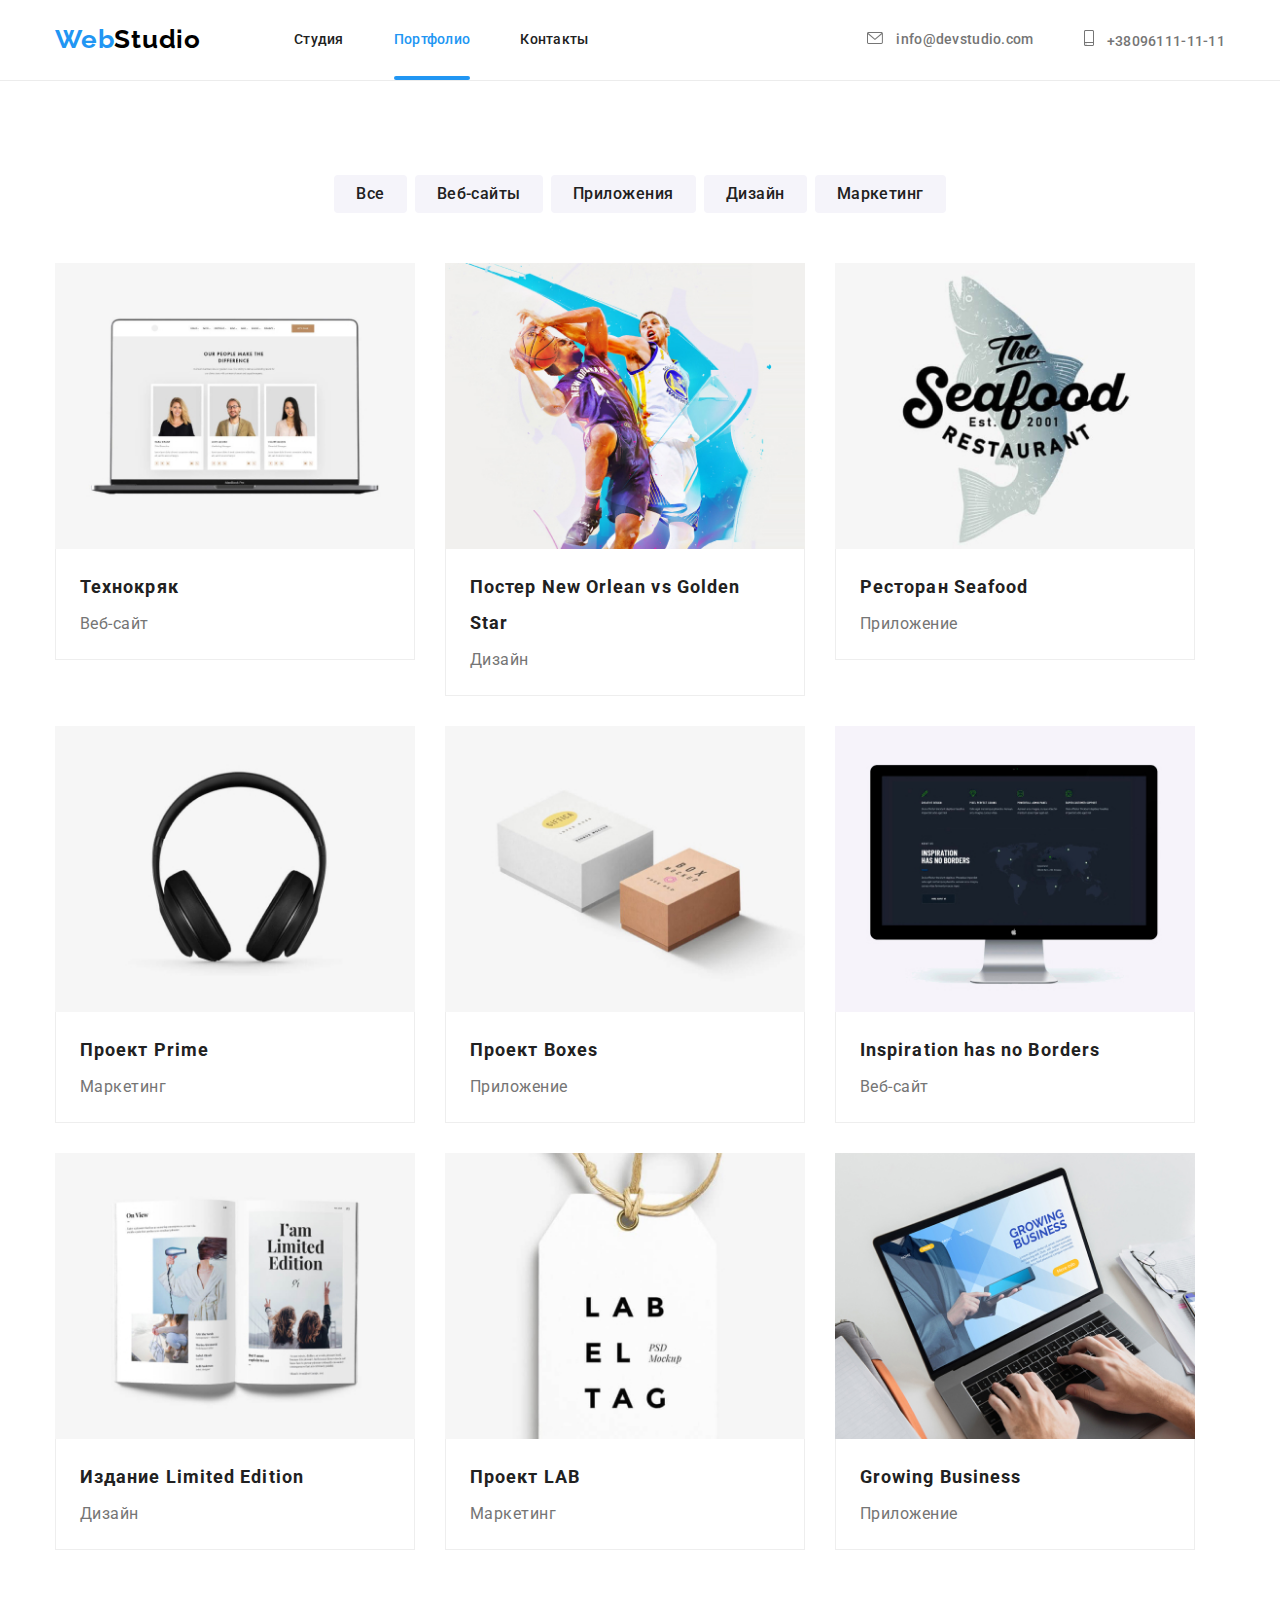
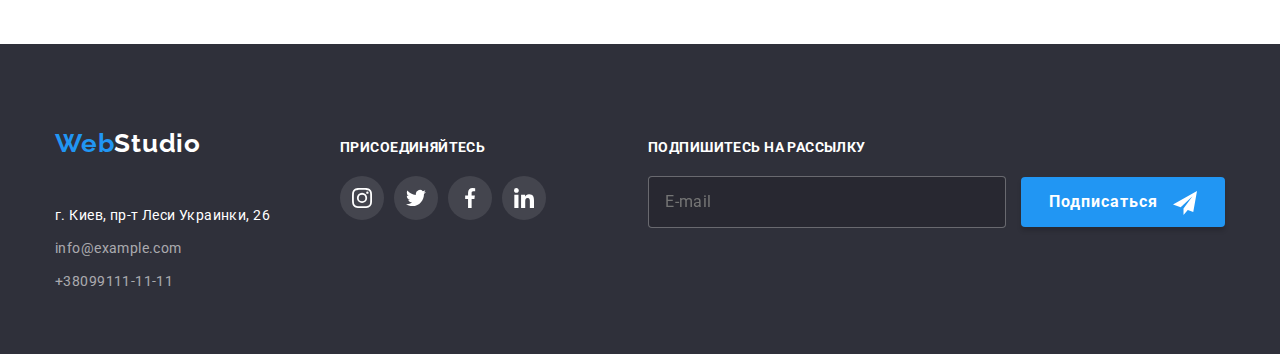
==== commit af22316d: "підключає scss" ====
--- a/portfolio.html
+++ b/portfolio.html
@@ -8,19 +8,19 @@
       rel="stylesheet"
       href="https://cdnjs.cloudflare.com/ajax/libs/modern-normalize/1.0.0/modern-normalize.min.css"
     />
-    <link rel="stylesheet" href="./styles/style.css" />
+    <link rel="stylesheet" href="./css/main.min.css" />
     <link rel="preconnect" href="https://fonts.googleapis.com" />
     <link rel="preconnect" href="https://fonts.gstatic.com" crossorigin />
     <link
       href="https://fonts.googleapis.com/css2?family=Raleway:wght@700&family=Roboto:wght@400;500;700;900&display=swap"
       rel="stylesheet"
     />
-    <title>goit-markup-hw-02</title>
+    <title>goit-markup-hw-07</title>
   </head>
   <body>
     <!--header-->
 
-    <header class="page__header">
+    <header class="header">
       <div class="container header__container">
         <nav class="header__nav">
           <a lang="en" class="logo header__logo" href="./index.html"
@@ -71,21 +71,23 @@
         <div class="container portfolio__container">
           <!--portfolio buttons-->
 
-          <ul class="portfolio__list-button list">
-            <li class="item portfolio__button-item">
-              <button class="portfolio__button button all" type="button">Все</button>
-            </li>
-            <li class="item portfolio__button-item">
-              <button class="portfolio__button button web" type="button">Веб-сайты</button>
-            </li>
-            <li class="item portfolio__button-item">
-              <button class="portfolio__button button app" type="button">Приложения</button>
-            </li>
-            <li class="item portfolio__button-item">
-              <button class="portfolio__button button design" type="button">Дизайн</button>
-            </li>
-            <li class="item portfolio__button-item">
-              <button class="portfolio__button button marcketing" type="button">Маркетинг</button>
+          <ul class="portfolio__button-list list">
+            <li class="item portfolio__button-item">
+              <button class="portfolio__button-filter button all" type="button">Все</button>
+            </li>
+            <li class="item portfolio__button-item">
+              <button class="portfolio__button-filter button web" type="button">Веб-сайты</button>
+            </li>
+            <li class="item portfolio__button-item">
+              <button class="portfolio__button-filter button app" type="button">Приложения</button>
+            </li>
+            <li class="item portfolio__button-item">
+              <button class="portfolio__button-filter button design" type="button">Дизайн</button>
+            </li>
+            <li class="item portfolio__button-item">
+              <button class="portfolio__button-filter button marcketing" type="button">
+                Маркетинг
+              </button>
             </li>
           </ul>
 
--- a/css/main.min.css
+++ b/css/main.min.css
@@ -0,0 +1 @@
+body{font-family:"Roboto",sans-serif;font-size:14px;letter-spacing:.03em;background-color:#fff;color:#757575}h1,h2,h3,h4,h5,h6,p{margin:0}img{display:block;max-width:100%;height:auto}.list{list-style:none;padding-left:0;margin:0}.link{text-decoration:none}.icon-social:not(:last-child){margin-right:10px}.set-card{display:flex;margin:-15px}.set-item{margin:15px;flex-basis:calc((100% - 120px)/3)}.container{width:1200px;margin:0 auto;padding:0 15px}.section{padding-top:94px;padding-bottom:94px}.logo{padding-top:24px;padding-bottom:25px;font-family:"Raleway";font-weight:700;font-size:26px;line-height:1.19;letter-spacing:.03em;text-decoration:none;color:#000}.header{border-bottom:1px solid #ececec}.header__logo--colorise{color:#2196f3}.header__nav{display:flex}.header__container{display:flex;align-items:center}.header__list{align-items:center;display:flex;margin-left:93px}.header__item--active{position:relative}.header__item:nth-child(n+2){margin-left:50px}.header__link{display:block;text-decoration:none;font-weight:500;font-size:14px;line-height:1.14;letter-spacing:.02em;color:#212121;transition:color 250ms cubic-bezier(0.4, 0, 0.2, 1)}.header__link:hover,.header__link:focus{color:#2196f3}.header__link--active{color:#2196f3}.header__link--active::after{position:absolute;content:"";bottom:-32px;left:0;border-radius:2px;width:100%;height:4px;background-color:#2196f3}.contacts{display:flex;align-items:center;margin-left:auto}.contacts__item:nth-child(n+2){margin-left:50px}.contacts__icon{margin-right:10px;fill:currentColor}.contacts__link{cursor:pointer;font-weight:500;font-size:14px;line-height:1.14;letter-spacing:.02em;color:#757575;transition:color 250ms cubic-bezier(0.4, 0, 0.2, 1)}.contacts__link:hover,.contacts__link:focus{color:#2196f3}.visually-hidden{position:absolute;width:1px;height:1px;margin:-1px;border:0;padding:0;white-space:nowrap;-webkit-clip-path:inset(100%);clip-path:inset(100%);clip:rect(0 0 0 0);overflow:hidden}.portfolio__button-list{display:flex;justify-content:center;margin-bottom:50px}.portfolio__button-item:nth-child(n+2){margin-left:8px}.portfolio__button-filter{cursor:pointer;border-radius:4px;border:rgba(0,0,0,0);padding:6px 22px;text-align:center;text-decoration:none;font-family:"Roboto";font-style:normal;font-weight:500;font-size:16px;line-height:1.62;letter-spacing:.03em;background-color:#f5f4fa;color:#212121;transition:color 250ms cubic-bezier(0.4, 0, 0.2, 1),background-color 250ms cubic-bezier(0.4, 0, 0.2, 1),box-shadow 250ms cubic-bezier(0.4, 0, 0.2, 1)}.portfolio__button-filter:hover,.portfolio__button-filter:focus{background-color:#2196f3;color:#fff;box-shadow:0px 3px 1px rgba(0,0,0,.1),0px 1px 2px rgba(0,0,0,.08),0px 2px 2px rgba(0,0,0,.12)}.portfolio__project-list{flex-wrap:wrap}.portfolio__project-card{position:relative;overflow:hidden}.portfolio__project-desc{position:absolute;width:100%;height:100%;top:0;transform:translateY(100%);padding:63px 24px;text-align:center;font-weight:400;font-size:18px;line-height:1.55;letter-spacing:.03em;color:#fff;background-color:rgba(33,150,243,.9);transition:transform 250ms cubic-bezier(0.4, 0, 0.2, 1)}.portfolio__project-link:hover .portfolio__project-desc,.portfolio__project-link:focus .portfolio__project-desc{transform:translateY(0)}.portfolio__project-link{display:block;transition:box-shadow 250ms cubic-bezier(0.4, 0, 0.2, 1)}.portfolio__project-link:hover,.portfolio__project-link:focus{box-shadow:0px 1px 1px rgba(0,0,0,.12),0px 4px 4px rgba(0,0,0,.06),1px 4px 6px rgba(0,0,0,.16)}.portfolio__project-box{padding:20px 24px;border:1px solid #eee;border-top:none}.portfolio__project-title{margin-bottom:4px;margin-right:auto;font-weight:700;font-size:18px;line-height:2;letter-spacing:.06em;color:#212121}.portfolio__project-text{margin-right:auto;font-weight:400;font-size:16px;line-height:1.88;letter-spacing:.03em;color:#757575}.hero{background-image:linear-gradient(to right, rgba(47, 48, 58, 0.4), rgba(47, 48, 58, 0.4)),url(../images/background-image-hero.jpg);background-position:center;background-repeat:no-repeat;background-size:cover;max-width:1600px;height:600px;margin-left:auto;margin-right:auto;padding-bottom:200px;padding-top:200px;text-align:center;background-color:#2f303a}.hero__title{margin-bottom:30px;font-weight:900;font-size:44px;line-height:1.36;text-align:center;letter-spacing:.06em;text-transform:uppercase;color:#fff}.hero__button{cursor:pointer;font-weight:700;font-size:16px;line-height:1.88;padding:10px 32px;letter-spacing:.06em;color:#fff;background-color:#2196f3;border-radius:4px;border:none;transition:box-shadow 250ms cubic-bezier(0.4, 0, 0.2, 1),background-color 250ms cubic-bezier(0.4, 0, 0.2, 1)}.hero__button:hover,.hero__button:focus{background-color:#188ce8;box-shadow:0px 4px 4px rgba(0,0,0,.15)}.backdrop{position:fixed;top:0;left:0;z-index:1;width:100%;height:100%;background-color:rgba(0,0,0,.2);transition:opacity 250ms cubic-bezier(0.4, 0, 0.2, 1)}.backdrop.is-hidden{opacity:0;pointer-events:none}.backdrop__modal{position:absolute;top:0;left:0;top:50%;left:50%;transform:translate(-50%, -50%);width:528px;height:581px;padding:40px;background-color:#fff;box-shadow:0px 1px 3px rgba(0,0,0,.12),0px 1px 1px rgba(0,0,0,.14),0px 2px 1px rgba(0,0,0,.2);border-radius:4px}.backdrop__icon{color:currentColor;width:18px;height:18px}.backdrop__button{position:absolute;right:8px;top:8px;cursor:pointer;padding:0;display:flex;align-items:center;justify-content:center;width:30px;height:30px;border:1px solid rgba(0,0,0,.1);border-radius:50%;background-color:#fff;transition:fill 250ms cubic-bezier(0.4, 0, 0.2, 1)}.backdrop__button:hover,.backdrop__button:focus{fill:#2196f3}.title-backdrop{font-weight:700;font-size:20px;line-height:1.15;letter-spacing:.03em;color:#212121}.signup{display:flex;flex-direction:column;width:448px;margin-top:12px}.signup__label{position:relative;margin-bottom:10px;display:flex;flex-direction:column;text-align:start;font-weight:400;font-size:12px;line-height:1.16;letter-spacing:.01em}.signup__comment{margin-bottom:20px}.signup__input{padding:12px 42px;margin-top:4px;border:1px solid rgba(33,33,33,.2);border-radius:4px;transition:border-color 250ms cubic-bezier(0.4, 0, 0.2, 1)}.signup__label:focus-within .signup__input,.signup__label:hover .signup__input{border-color:#2196f3;outline:none}.signup__icon{position:absolute;top:50%;left:12px;width:18px;height:18px;color:currentColor;transition:fill 250ms cubic-bezier(0.4, 0, 0.2, 1)}.signup__label:hover .signup__icon,.signup__label:focus-within .signup__icon{fill:#2196f3}.signup__text{padding:12px 16px;resize:none}.signup__text::-moz-placeholder{font-weight:400;font-size:14px;line-height:16px;letter-spacing:.01em;color:rgba(117,117,117,.5)}.signup__text:-ms-input-placeholder{font-weight:400;font-size:14px;line-height:16px;letter-spacing:.01em;color:rgba(117,117,117,.5)}.signup__text::placeholder{font-weight:400;font-size:14px;line-height:16px;letter-spacing:.01em;color:rgba(117,117,117,.5)}.policy__label{position:relative;font-weight:400;line-height:1.71}.policy__input{-webkit-appearance:none;-moz-appearance:none;appearance:none}.policy__icon{position:absolute;cursor:pointer;top:0;left:-20px;width:16px;height:15px;background-image:url(../images/icon.svg/icon-disable.svg);background-size:cover;transition:background-image 250ms cubic-bezier(0.4, 0, 0.2, 1)}.policy__input:checked+.policy__icon{background-image:url(../images/icon.svg/icon-check.svg)}.policy__input:focus+.policy__icon{outline:2px solid #000;border-radius:2px;background-image:url(../images/icon.svg/icon-focus.svg)}.policy__input:checked:focus+.policy__icon{outline:2px solid #000;background-image:url(../images/icon.svg/icon-check.svg)}.policy__link{cursor:pointer;font-weight:400;line-height:1.71;text-decoration:underline;color:#2196f3}.policy__button{cursor:pointer;font-weight:700;font-size:16px;line-height:1.88;letter-spacing:.06em;margin-top:30px;padding:10px 55px;color:#fff;background:#2196f3;box-shadow:0px 4px 4px rgba(0,0,0,.15);border-radius:4px;border:none;transition:background-color 250ms cubic-bezier(0.4, 0, 0.2, 1)}.policy__button:hover,.policy__button:focus{background-color:#188ce8}.peculiarities__list{display:flex}.peculiarities__item::before{content:"";display:inline-block;width:270px;height:120px;margin-bottom:30px;border-radius:4px;background-color:#f5f4fa;background-repeat:no-repeat;background-position:center}.peculiarities__item:nth-child(1)::before{background-image:url(../images/icon.svg/satelit.svg)}.peculiarities__item:nth-child(2)::before{background-image:url(../images/icon.svg/clock.svg)}.peculiarities__item:nth-child(3)::before{background-image:url(../images/icon.svg/diagram.svg)}.peculiarities__item:nth-child(4)::before{background-image:url(../images/icon.svg/astronaut.svg)}.peculiarities__item:not(:last-child){margin-right:30px}.peculiarities__title{margin-bottom:10px;font-weight:700;font-size:14px;line-height:1.14;text-transform:uppercase;color:#212121}.peculiarities__text{font-weight:400;line-height:1.71}.jobs{padding-top:0}.jobs__title{margin-bottom:50px;font-weight:700;font-size:36px;line-height:1.16;text-align:center;letter-spacing:.03em;color:#212121}.jobs__item{position:relative}.jobs__text{position:absolute;display:flex;justify-content:center;align-items:center;left:0;bottom:0;width:100%;min-height:70px;font-weight:700;line-height:1.14px;text-transform:uppercase;color:#fff;background:rgba(47,48,58,.8)}.team{background-color:#f5f4fa}.team__card{border-radius:0px 0px 4px 4px;box-shadow:0px 1px 3px rgba(0,0,0,.12),0px 1px 1px rgba(0,0,0,.14),0px 2px 1px rgba(0,0,0,.2);background-color:#fff}.team__title{margin-bottom:50px;font-weight:700;font-size:36px;line-height:1.16;text-align:center;letter-spacing:.03em;color:#212121}.team-content{padding-top:30px;padding-bottom:39px}.team-content__name{margin-top:0;margin-bottom:10px;font-weight:500;font-size:16px;line-height:1.18;text-align:center;letter-spacing:.03em;color:#212121}.team-content__job{font-weight:400;font-size:16px;line-height:1.18;margin-bottom:16px;text-align:center;letter-spacing:.03em}.team-content__list{display:flex;justify-content:center}.team-content__link{display:flex;cursor:pointer;width:44px;height:44px;border-radius:50%;color:#afb1b8;justify-content:center;align-items:center;transition:color 250ms cubic-bezier(0.4, 0, 0.2, 1),background-color 250ms cubic-bezier(0.4, 0, 0.2, 1)}.team-content__link:hover,.team-content__link:focus{background-color:#2196f3;color:#fff}.team-content__icon{fill:currentColor;width:20px;height:20px}.team-content__icon:hover,.team-content__icon:focus{fill:#fff}.clients__list{--item: 6;--amount: 5}.clients__title{margin-bottom:50px;font-weight:700;font-size:36px;line-height:1.16;text-align:center;letter-spacing:.03em;color:#212121}.clients__link{display:flex;align-items:center;justify-content:center;cursor:pointer;width:170px;height:92px;border:1px solid #afb1b8;border-radius:4px;color:#afb1b8;transition:color 250ms cubic-bezier(0.4, 0, 0.2, 1),border-color 250ms cubic-bezier(0.4, 0, 0.2, 1)}.clients__link:hover,.clients__link:focus-within{color:#2196f3;border-color:#2196f3;outline:none}.clients__img{fill:currentColor;width:106px;height:60px}.footer{padding-top:60px;padding-bottom:60px;background-color:#2f303a}.footer__container{display:flex;align-items:baseline}.footer__addres{margin-top:20px;font-style:normal}.footer__item:nth-child(n+2){margin-top:9px}.footer__title{font-weight:700;font-size:14px;line-height:1.14;letter-spacing:.03em;text-transform:uppercase;color:#fff;margin-bottom:20px}.footer__link{font-weight:400;font-size:14px;line-height:1.71;letter-spacing:.03em;color:rgba(255,255,255,.6);transition:color 250ms cubic-bezier(0.4, 0, 0.2, 1)}.footer__link:hover,.footer__link:focus{color:#2196f3}.footer__logo{display:block;font-family:"Raleway";font-weight:700;font-size:26px;line-height:1.19;letter-spacing:.03em;color:#fff;text-decoration:none}.footer__logo--colorise{color:#2196f3}.footer__map{font-weight:400;font-size:14px;line-height:1.71;letter-spacing:.03em;text-decoration:none;color:#fff;transition:color 250ms cubic-bezier(0.4, 0, 0.2, 1)}.footer__map:hover,.footer__map:focus{color:#2196f3}.social{margin-left:70px}.social__list{display:flex}.social__icon{fill:currentColor;width:20px;height:20px}.social__link{display:flex;align-items:center;justify-content:center;cursor:pointer;width:44px;height:44px;border-radius:50%;color:#fff;background-color:rgba(255,255,255,.1);transition:background-color 250ms cubic-bezier(0.4, 0, 0.2, 1)}.social__link:hover,.social__link:focus{background-color:#2196f3}.subscribe{display:flex;flex-direction:column;margin-left:auto}.subscribe__button{cursor:pointer;margin-left:12px;padding:10px 28px;font-weight:700;font-size:16px;line-height:1.88;letter-spacing:.06em;color:#fff;background:#2196f3;box-shadow:0px 4px 4px rgba(0,0,0,.15);border-radius:4px;border:none}.subscribe__icon{vertical-align:middle;margin-left:10px;width:24px;height:24px}.subscribe__input{width:358px;padding:15px 16px;font-weight:400;font-size:16px;line-height:1.25;letter-spacing:.03em;border:1px solid rgba(255,255,255,.3);background-color:rgba(0,0,0,.15);-webkit-backdrop-filter:drop-shadow(0px 4px 4px rgba(0, 0, 0, 0.15));backdrop-filter:drop-shadow(0px 4px 4px rgba(0, 0, 0, 0.15));border-radius:4px;color:rgba(255,255,255,.6)}.subscribe__label:focus-within .subscribe__input{outline:none}/*# sourceMappingURL=main.min.css.map */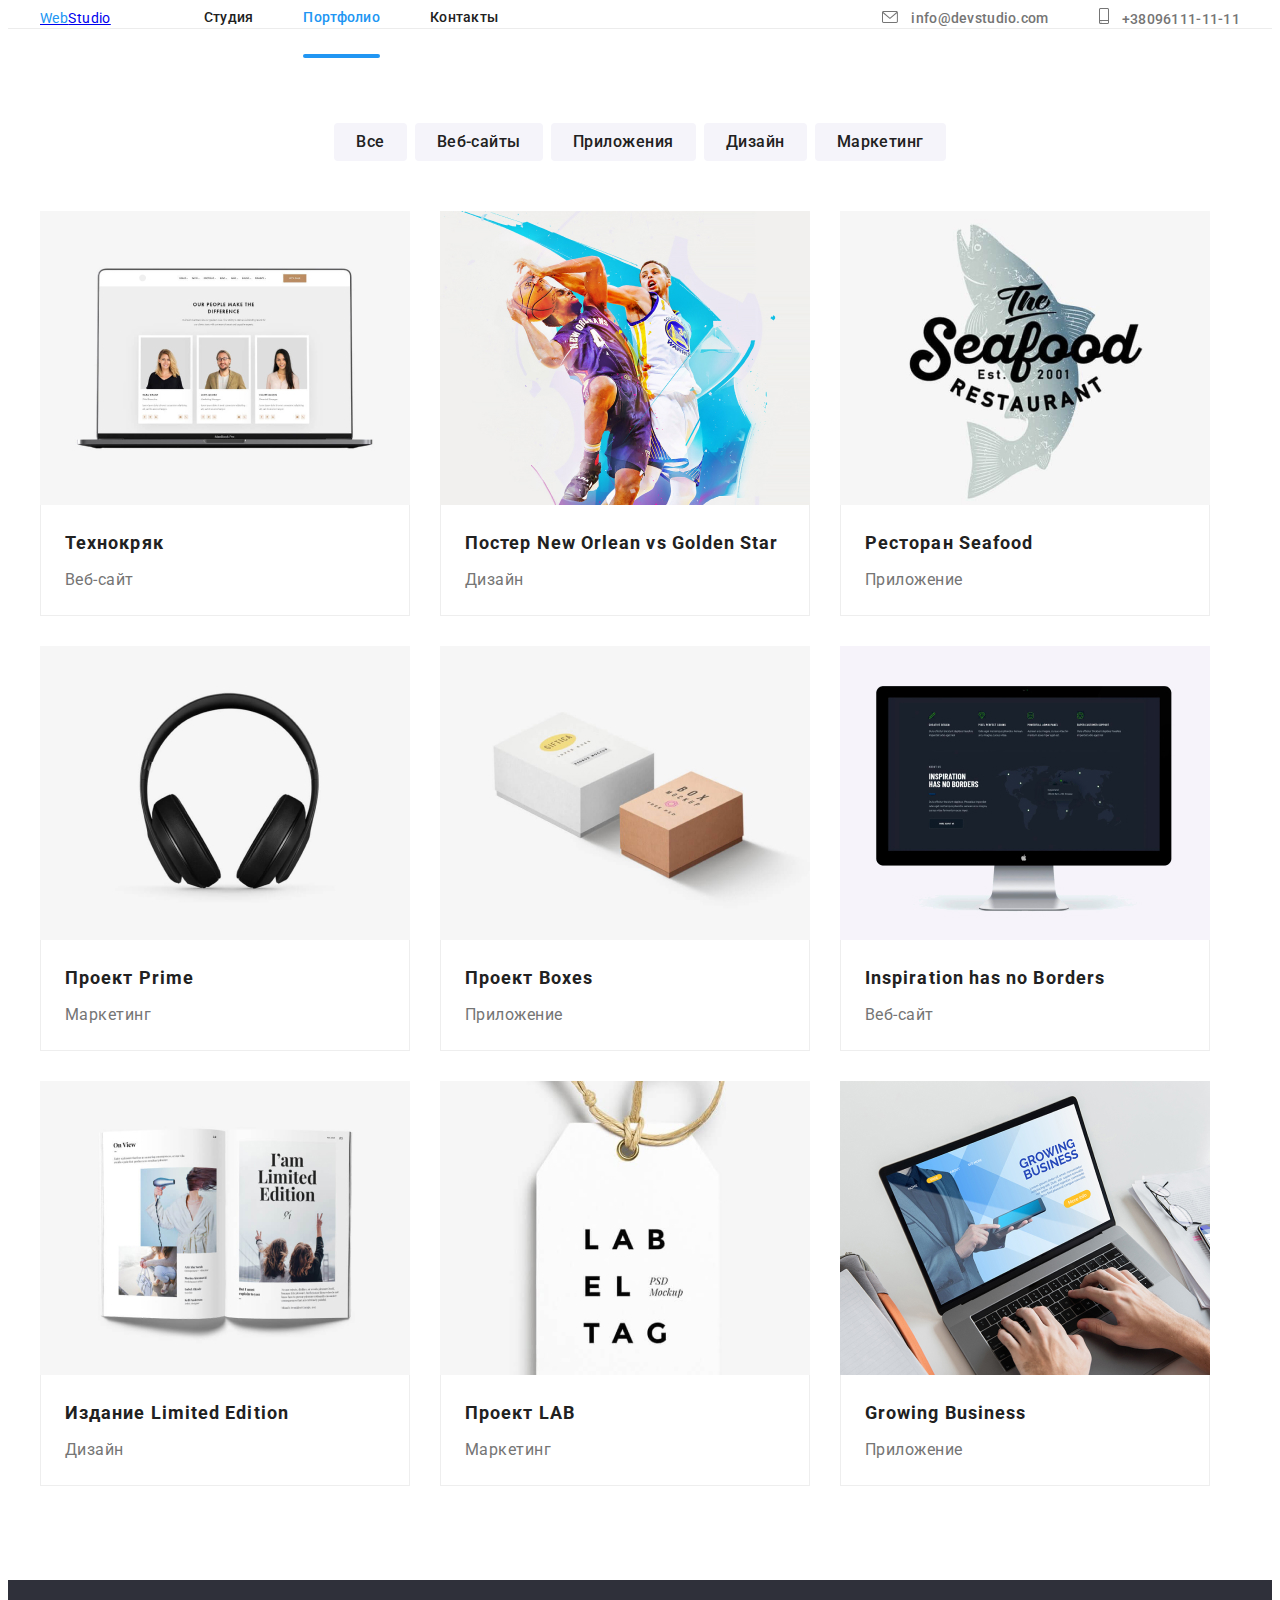
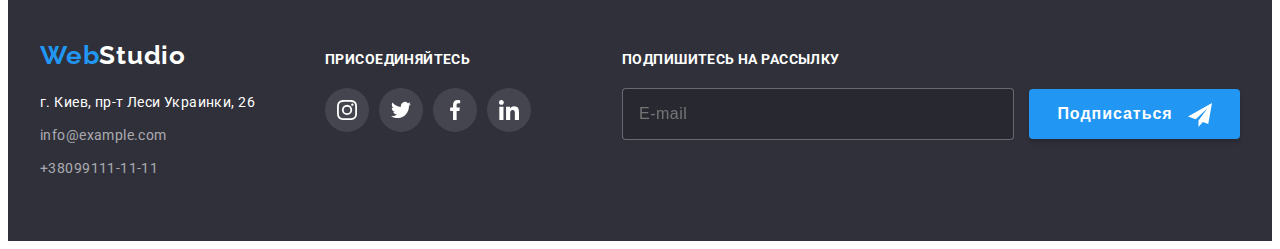
==== commit b28b40b8: "переппідключає normalize до sass" ====
--- a/portfolio.html
+++ b/portfolio.html
@@ -4,10 +4,7 @@
     <meta charset="UTF-8" />
     <meta http-equiv="X-UA-Compatible" content="IE=edge" />
     <meta name="viewport" content="width=device-width, initial-scale=1.0" />
-    <link
-      rel="stylesheet"
-      href="https://cdnjs.cloudflare.com/ajax/libs/modern-normalize/1.0.0/modern-normalize.min.css"
-    />
+
     <link rel="stylesheet" href="./css/main.min.css" />
     <link rel="preconnect" href="https://fonts.googleapis.com" />
     <link rel="preconnect" href="https://fonts.gstatic.com" crossorigin />
@@ -23,7 +20,7 @@
     <header class="header">
       <div class="container header__container">
         <nav class="header__nav">
-          <a lang="en" class="logo header__logo" href="./index.html"
+          <a lang="en" class="header__logo" href="./index.html"
             ><span class="header__logo--colorise">Web</span>Studio</a
           >
 
@@ -293,7 +290,7 @@
     <footer class="footer">
       <div class="container footer__container">
         <div>
-          <a lang="en" class="logo footer__logo" href="./index.html"
+          <a lang="en" class="footer__logo" href="./index.html"
             ><span class="footer__logo--colorise">Web</span>Studio</a
           >
           <address class="footer__addres">
